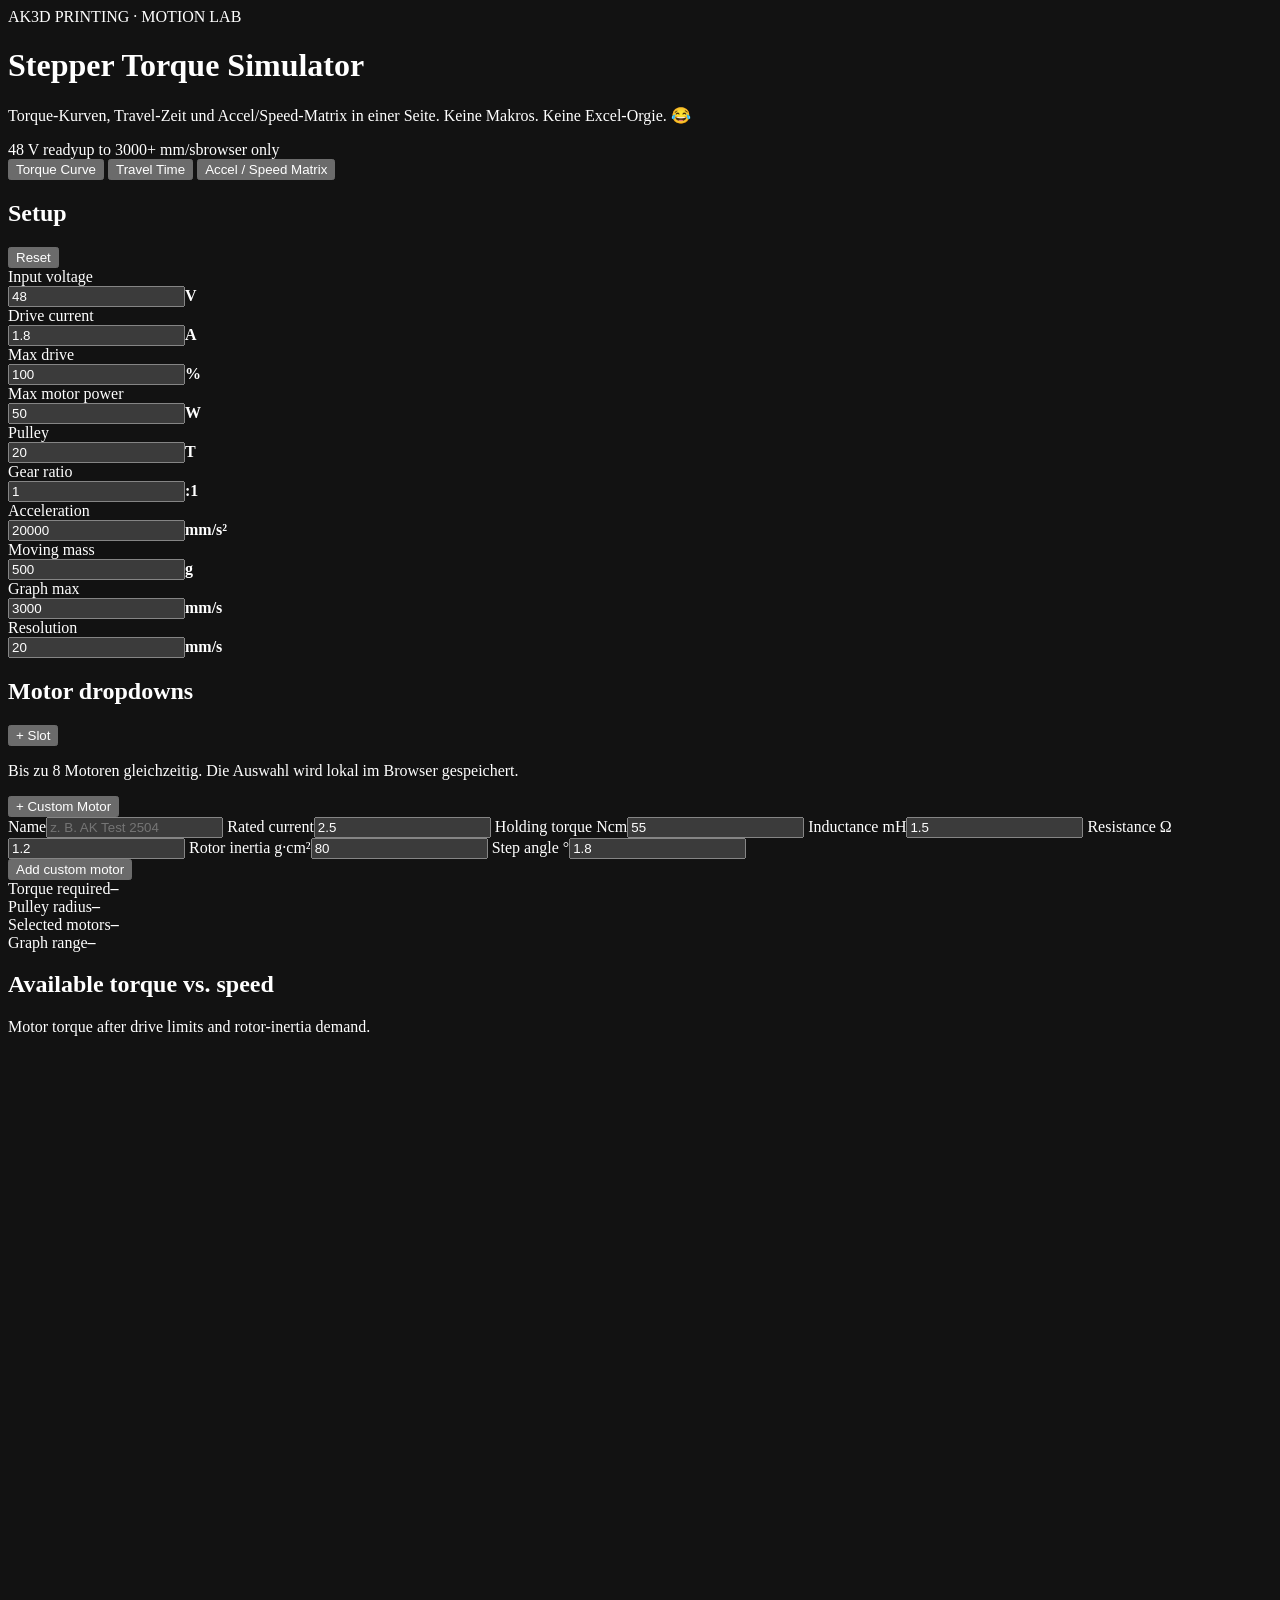
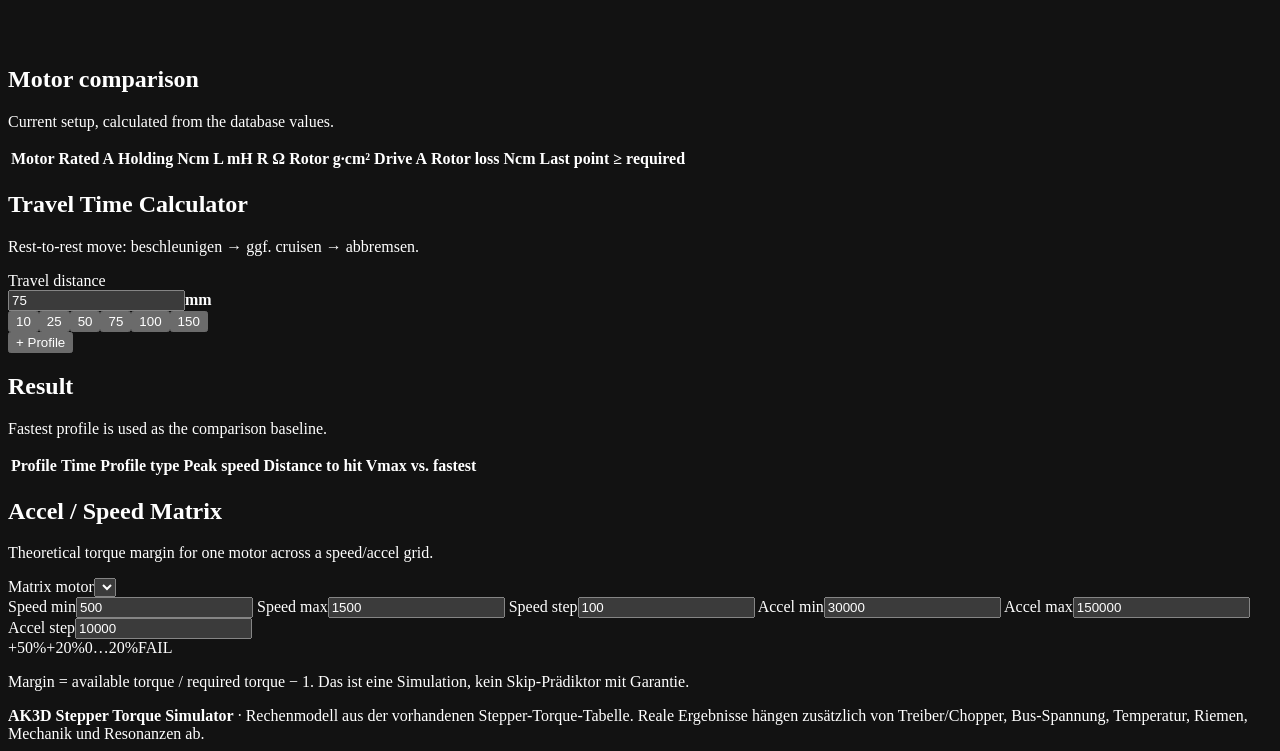
==== index.html @ a6892c3c "Add AK3D simulator UI" ====
<!doctype html>
<html lang="de">
<head>
  <meta charset="utf-8">
  <meta name="viewport" content="width=device-width,initial-scale=1">
  <meta name="color-scheme" content="dark">
  <meta name="description" content="AK3D Stepper Torque Simulator – compare stepper torque, travel time and acceleration/speed margin.">
  <title>AK3D Stepper Torque Simulator</title>
  <link rel="stylesheet" href="styles.css">
  <script defer src="motors.js"></script>
  <script defer src="app.js"></script>
</head>
<body>
  <header class="hero">
    <div>
      <div class="eyebrow">AK3D PRINTING · MOTION LAB</div>
      <h1>Stepper Torque Simulator</h1>
      <p>Torque-Kurven, Travel-Zeit und Accel/Speed-Matrix in einer Seite. Keine Makros. Keine Excel-Orgie. 😂</p>
    </div>
    <div class="hero-badges">
      <span>48 V ready</span><span>up to 3000+ mm/s</span><span>browser only</span>
    </div>
  </header>

  <nav class="tabs" aria-label="Simulator sections">
    <button class="tab active" data-tab="torque">Torque Curve</button>
    <button class="tab" data-tab="travel">Travel Time</button>
    <button class="tab" data-tab="matrix">Accel / Speed Matrix</button>
  </nav>

  <main class="page">
    <section id="tab-torque" class="tab-panel active">
      <div class="layout">
        <aside class="card sidebar">
          <div class="section-head"><h2>Setup</h2><button id="resetSetup" class="ghost small">Reset</button></div>
          <div class="field-grid">
            <label><span>Input voltage</span><div class="input-unit"><input id="voltage" type="number" value="48" step="1"><b>V</b></div></label>
            <label><span>Drive current</span><div class="input-unit"><input id="driveCurrent" type="number" value="1.8" step="0.1"><b>A</b></div></label>
            <label><span>Max drive</span><div class="input-unit"><input id="drivePercent" type="number" value="100" step="5"><b>%</b></div></label>
            <label><span>Max motor power</span><div class="input-unit"><input id="maxPower" type="number" value="50" step="5"><b>W</b></div></label>
            <label><span>Pulley</span><div class="input-unit"><input id="pulley" type="number" value="20" step="1"><b>T</b></div></label>
            <label><span>Gear ratio</span><div class="input-unit"><input id="gear" type="number" value="1" step="0.1"><b>:1</b></div></label>
            <label><span>Acceleration</span><div class="input-unit"><input id="accel" type="number" value="20000" step="1000"><b>mm/s²</b></div></label>
            <label><span>Moving mass</span><div class="input-unit"><input id="mass" type="number" value="500" step="10"><b>g</b></div></label>
            <label><span>Graph max</span><div class="input-unit"><input id="maxSpeed" type="number" value="3000" step="100"><b>mm/s</b></div></label>
            <label><span>Resolution</span><div class="input-unit"><input id="resolution" type="number" value="20" step="10"><b>mm/s</b></div></label>
          </div>

          <div class="divider"></div>
          <div class="section-head"><h2>Motor dropdowns</h2><button id="addMotorSlot" class="ghost small">+ Slot</button></div>
          <div id="motorSlots" class="motor-slots"></div>
          <p class="hint">Bis zu 8 Motoren gleichzeitig. Die Auswahl wird lokal im Browser gespeichert.</p>

          <div class="divider"></div>
          <button id="customToggle" class="ghost full">+ Custom Motor</button>
          <div id="customMotor" class="custom-box hidden">
            <div class="field-grid compact">
              <label class="wide"><span>Name</span><input id="cName" placeholder="z. B. AK Test 2504"></label>
              <label><span>Rated current</span><input id="cCurrent" type="number" value="2.5" step="0.1"></label>
              <label><span>Holding torque Ncm</span><input id="cTorque" type="number" value="55" step="1"></label>
              <label><span>Inductance mH</span><input id="cInduct" type="number" value="1.5" step="0.1"></label>
              <label><span>Resistance Ω</span><input id="cRes" type="number" value="1.2" step="0.1"></label>
              <label><span>Rotor inertia g·cm²</span><input id="cInertia" type="number" value="80" step="1"></label>
              <label><span>Step angle °</span><input id="cStep" type="number" value="1.8" step="0.1"></label>
            </div>
            <button id="addCustom" class="primary full">Add custom motor</button>
          </div>
        </aside>

        <div class="content-stack">
          <div class="metrics">
            <div class="metric"><span>Torque required</span><strong id="metricTorque">–</strong></div>
            <div class="metric"><span>Pulley radius</span><strong id="metricRadius">–</strong></div>
            <div class="metric"><span>Selected motors</span><strong id="metricCount">–</strong></div>
            <div class="metric"><span>Graph range</span><strong id="metricRange">–</strong></div>
          </div>

          <section class="card chart-card">
            <div class="card-title-row">
              <div><h2>Available torque vs. speed</h2><p>Motor torque after drive limits and rotor-inertia demand.</p></div>
              <div id="legend" class="legend"></div>
            </div>
            <div class="chart-wrap"><svg id="torqueChart" viewBox="0 0 1200 560" preserveAspectRatio="none"></svg><div id="tooltip" class="tooltip"></div></div>
          </section>

          <section class="card table-card">
            <div class="card-title-row"><div><h2>Motor comparison</h2><p>Current setup, calculated from the database values.</p></div></div>
            <div class="table-scroll"><table><thead><tr><th>Motor</th><th>Rated A</th><th>Holding Ncm</th><th>L mH</th><th>R Ω</th><th>Rotor g·cm²</th><th>Drive A</th><th>Rotor loss Ncm</th><th>Last point ≥ required</th></tr></thead><tbody id="motorResults"></tbody></table></div>
          </section>
        </div>
      </div>
    </section>

    <section id="tab-travel" class="tab-panel">
      <div class="tool-grid">
        <section class="card tool-card">
          <div class="card-title-row"><div><h2>Travel Time Calculator</h2><p>Rest-to-rest move: beschleunigen → ggf. cruisen → abbremsen.</p></div></div>
          <div class="travel-top">
            <label><span>Travel distance</span><div class="input-unit"><input id="travelDistance" type="number" value="75" step="1"><b>mm</b></div></label>
            <div class="preset-row"><button data-distance="10">10</button><button data-distance="25">25</button><button data-distance="50">50</button><button data-distance="75" class="active">75</button><button data-distance="100">100</button><button data-distance="150">150</button></div>
          </div>
          <div id="travelProfiles" class="travel-profiles"></div>
          <button id="addTravelProfile" class="ghost">+ Profile</button>
        </section>

        <section class="card tool-card">
          <div class="card-title-row"><div><h2>Result</h2><p>Fastest profile is used as the comparison baseline.</p></div></div>
          <div class="table-scroll"><table><thead><tr><th>Profile</th><th>Time</th><th>Profile type</th><th>Peak speed</th><th>Distance to hit Vmax</th><th>vs. fastest</th></tr></thead><tbody id="travelResults"></tbody></table></div>
          <div class="travel-explain" id="travelExplain"></div>
        </section>
      </div>
    </section>

    <section id="tab-matrix" class="tab-panel">
      <div class="tool-grid matrix-layout">
        <aside class="card tool-card matrix-controls">
          <div class="card-title-row"><div><h2>Accel / Speed Matrix</h2><p>Theoretical torque margin for one motor across a speed/accel grid.</p></div></div>
          <label><span>Matrix motor</span><select id="matrixMotor"></select></label>
          <div class="field-grid matrix-inputs">
            <label><span>Speed min</span><input id="matrixSpeedMin" type="number" value="500" step="100"></label>
            <label><span>Speed max</span><input id="matrixSpeedMax" type="number" value="1500" step="100"></label>
            <label><span>Speed step</span><input id="matrixSpeedStep" type="number" value="100" step="20"></label>
            <label><span>Accel min</span><input id="matrixAccelMin" type="number" value="30000" step="5000"></label>
            <label><span>Accel max</span><input id="matrixAccelMax" type="number" value="150000" step="5000"></label>
            <label><span>Accel step</span><input id="matrixAccelStep" type="number" value="10000" step="5000"></label>
          </div>
          <div class="matrix-legend"><span class="heat strong">+50%</span><span class="heat good">+20%</span><span class="heat tight">0…20%</span><span class="heat fail">FAIL</span></div>
          <p class="hint">Margin = available torque / required torque − 1. Das ist eine Simulation, kein Skip-Prädiktor mit Garantie.</p>
        </aside>

        <section class="card tool-card matrix-card">
          <div id="matrixSummary" class="matrix-summary"></div>
          <div id="matrixTable" class="matrix-scroll"></div>
        </section>
      </div>
    </section>
  </main>

  <footer>
    <b>AK3D Stepper Torque Simulator</b> · Rechenmodell aus der vorhandenen Stepper-Torque-Tabelle. Reale Ergebnisse hängen zusätzlich von Treiber/Chopper, Bus-Spannung, Temperatur, Riemen, Mechanik und Resonanzen ab.
  </footer>
</body>
</html>
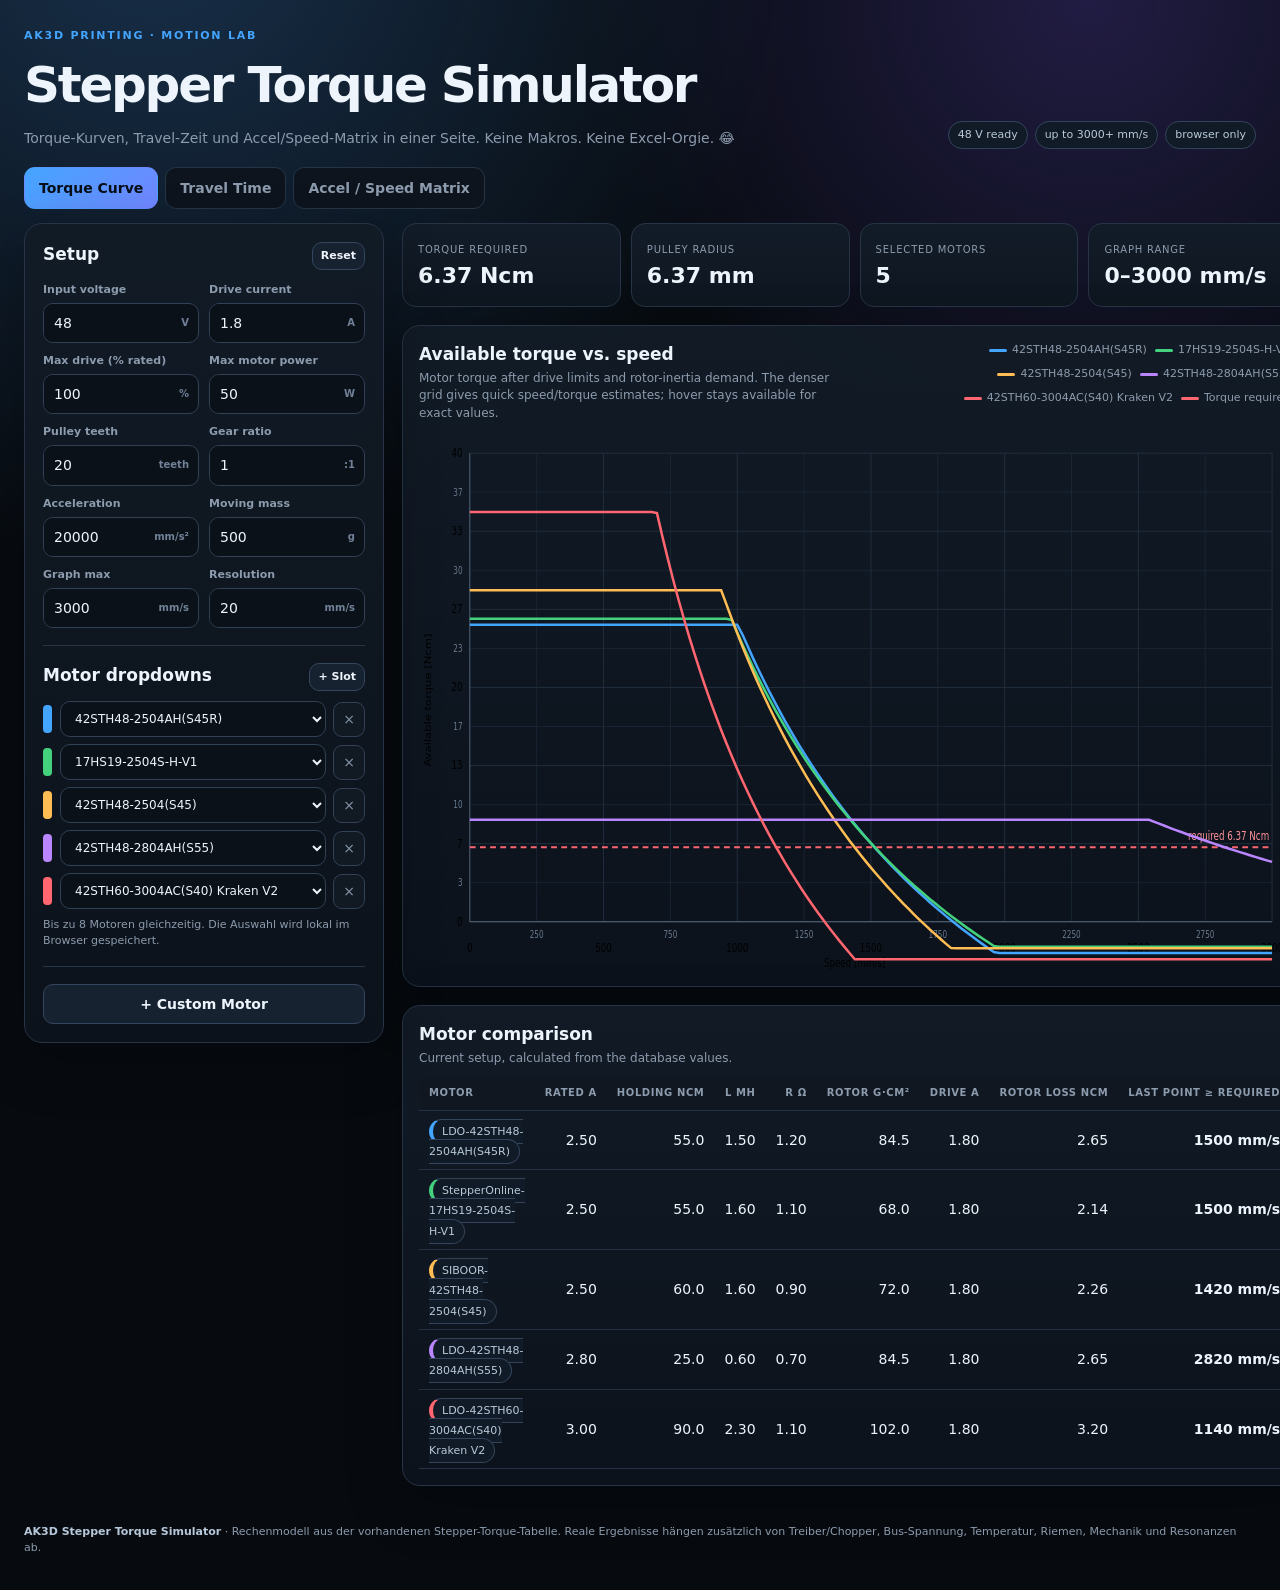
==== commit 36762528: "Load Excit3D motor data and graph UI enhancements" ====
--- a/index.html
+++ b/index.html
@@ -8,6 +8,7 @@
   <title>AK3D Stepper Torque Simulator</title>
   <link rel="stylesheet" href="styles.css">
   <script defer src="motors.js"></script>
+  <script defer src="preload.js"></script>
   <script defer src="app.js"></script>
 </head>
 <body>
@@ -140,4 +141,4 @@
     <b>AK3D Stepper Torque Simulator</b> · Rechenmodell aus der vorhandenen Stepper-Torque-Tabelle. Reale Ergebnisse hängen zusätzlich von Treiber/Chopper, Bus-Spannung, Temperatur, Riemen, Mechanik und Resonanzen ab.
   </footer>
 </body>
-</html>
+</html>
--- a/styles.css
+++ b/styles.css
@@ -0,0 +1,2 @@
+:root{--bg:#070b10;--panel:#101720;--panel2:#151f2b;--line:#273445;--text:#edf4fb;--muted:#8c9bad;--accent:#44a5ff;--accent2:#7c5cff;--good:#43d17d;--warn:#ffbd54;--danger:#ff6670;--shadow:0 18px 55px rgba(0,0,0,.32)}
+*{box-sizing:border-box}html{scroll-behavior:smooth}body{margin:0;background:radial-gradient(circle at 12% -5%,#18304a 0,transparent 32%),radial-gradient(circle at 85% 0,#211c43 0,transparent 26%),var(--bg);color:var(--text);font:14px/1.45 Inter,ui-sans-serif,system-ui,-apple-system,BlinkMacSystemFont,"Segoe UI",sans-serif}button,input,select{font:inherit}button{cursor:pointer}.hero{max-width:1540px;margin:auto;padding:28px 24px 18px;display:flex;align-items:flex-end;justify-content:space-between;gap:18px}.eyebrow{font-size:11px;font-weight:800;letter-spacing:.16em;color:var(--accent);margin-bottom:5px}.hero h1{margin:0;font-size:clamp(30px,4.5vw,50px);letter-spacing:-.045em}.hero p{margin:7px 0 0;color:var(--muted);max-width:760px}.hero-badges{display:flex;gap:7px;flex-wrap:wrap;justify-content:flex-end}.hero-badges span,.badge{border:1px solid #33445a;background:#111b27;border-radius:999px;padding:5px 9px;font-size:11px;color:#b9c9d9}.tabs{max-width:1540px;margin:0 auto 14px;padding:0 24px;display:flex;gap:7px;overflow:auto}.tab{border:1px solid var(--line);background:#0d141d;color:var(--muted);padding:10px 14px;border-radius:11px;font-weight:750;white-space:nowrap}.tab:hover{color:var(--text);border-color:#3a4b61}.tab.active{background:linear-gradient(135deg,var(--accent),#7186ff);color:#071019;border-color:transparent}.page{max-width:1540px;margin:auto;padding:0 24px 38px}.tab-panel{display:none}.tab-panel.active{display:block}.layout{display:grid;grid-template-columns:360px minmax(0,1fr);gap:18px}.content-stack{display:grid;gap:18px;min-width:0}.card{background:linear-gradient(180deg,rgba(18,27,38,.96),rgba(12,19,28,.96));border:1px solid var(--line);border-radius:18px;box-shadow:var(--shadow)}.sidebar{padding:18px;position:sticky;top:12px;align-self:start;max-height:calc(100vh - 24px);overflow:auto}.section-head,.card-title-row{display:flex;align-items:flex-start;justify-content:space-between;gap:12px}.section-head h2,.card-title-row h2{margin:0;font-size:17px}.card-title-row p{margin:3px 0 0;color:var(--muted);font-size:12px}.field-grid{display:grid;grid-template-columns:1fr 1fr;gap:10px;margin-top:12px}.field-grid.compact{gap:8px}.field-grid .wide{grid-column:1/-1}label>span{display:block;color:var(--muted);font-size:11px;font-weight:650;margin-bottom:5px}input,select{width:100%;background:#0a1119;color:var(--text);border:1px solid #314055;border-radius:10px;padding:9px 10px;outline:none}input:focus,select:focus{border-color:var(--accent);box-shadow:0 0 0 3px rgba(68,165,255,.12)}.input-unit{display:grid;grid-template-columns:1fr auto;align-items:center;border:1px solid #314055;border-radius:10px;background:#0a1119;overflow:hidden}.input-unit:focus-within{border-color:var(--accent);box-shadow:0 0 0 3px rgba(68,165,255,.12)}.input-unit input{border:0;border-radius:0;box-shadow:none!important}.input-unit b{color:#718197;font-size:10px;padding-right:9px}.divider{height:1px;background:var(--line);margin:17px 0}.ghost,.primary{border:1px solid #34465d;background:#172230;color:var(--text);border-radius:10px;padding:9px 11px;font-weight:750}.ghost:hover{background:#202e3d}.primary{background:linear-gradient(135deg,var(--accent),#7186ff);border:0;color:#061019}.small{padding:5px 8px;font-size:11px}.full{width:100%}.motor-slots{display:grid;gap:7px;margin-top:10px}.motor-slot{display:grid;grid-template-columns:10px minmax(0,1fr) 32px;gap:7px;align-items:center}.motor-color{width:9px;height:28px;border-radius:4px}.motor-slot select{font-size:12px;min-width:0}.remove-slot{border:1px solid #324157;background:#111923;color:#8292a5;border-radius:9px;height:35px}.remove-slot:hover{color:var(--danger);border-color:#65404a}.hint{color:var(--muted);font-size:11px;margin:8px 0 0}.custom-box{margin-top:9px;padding:11px;border:1px solid var(--line);border-radius:12px;background:#0b121a}.hidden{display:none!important}.metrics{display:grid;grid-template-columns:repeat(4,minmax(0,1fr));gap:10px}.metric{background:linear-gradient(180deg,#121c28,#0e1620);border:1px solid var(--line);border-radius:14px;padding:14px 15px}.metric span{color:var(--muted);text-transform:uppercase;font-size:10px;letter-spacing:.08em}.metric strong{display:block;font-size:22px;margin-top:2px}.chart-card,.table-card,.tool-card{padding:16px}.legend{display:flex;gap:8px;flex-wrap:wrap;justify-content:flex-end;max-width:60%}.legend-item{display:inline-flex;align-items:center;gap:5px;color:var(--muted);font-size:11px}.swatch{width:18px;height:3px;border-radius:4px}.chart-wrap{position:relative;margin-top:8px}.chart-wrap svg{display:block;width:100%;height:540px}.gridline{stroke:#253243;stroke-width:1}.axis{stroke:#56677c;stroke-width:1.15}.req{stroke:var(--danger);stroke-width:2;stroke-dasharray:8 6}.curve{fill:none;stroke-width:2.5;vector-effect:non-scaling-stroke}.hover-line{stroke:#8a9bb0;stroke-width:1;stroke-dasharray:3 4;opacity:0}.tooltip{position:absolute;display:none;pointer-events:none;background:#071018;border:1px solid #34465c;border-radius:10px;padding:8px 10px;box-shadow:var(--shadow);font-size:12px;z-index:3;min-width:210px}.table-scroll,.matrix-scroll{overflow:auto;margin-top:10px}table{border-collapse:collapse;width:100%;min-width:850px}th,td{padding:9px 10px;border-bottom:1px solid #253142;text-align:right;white-space:nowrap}th:first-child,td:first-child{text-align:left}th{font-size:10px;text-transform:uppercase;letter-spacing:.06em;color:var(--muted);background:#101720;position:sticky;top:0;z-index:1}td:first-child{white-space:normal}.tool-grid{display:grid;grid-template-columns:minmax(0,1.1fr) minmax(0,.9fr);gap:18px}.travel-top{display:flex;align-items:end;gap:14px;flex-wrap:wrap;margin-top:14px}.travel-top label{min-width:180px}.preset-row{display:flex;gap:6px;flex-wrap:wrap}.preset-row button{border:1px solid #314055;background:#0b121a;color:var(--muted);border-radius:8px;padding:7px 9px}.preset-row button.active{color:#071019;background:var(--accent);border-color:var(--accent)}.travel-profiles{display:grid;gap:8px;margin:14px 0}.travel-profile{display:grid;grid-template-columns:12px minmax(110px,1.2fr) 1fr 1fr 34px;gap:8px;align-items:end}.travel-profile .motor-color{height:34px}.travel-explain{margin-top:15px;padding:13px;border:1px solid var(--line);background:#0b121a;border-radius:12px;color:var(--muted)}.travel-explain b{color:var(--text)}.matrix-layout{grid-template-columns:330px minmax(0,1fr)}.matrix-controls{align-self:start;position:sticky;top:12px}.matrix-inputs{margin-top:12px}.matrix-legend{display:flex;gap:6px;flex-wrap:wrap;margin-top:14px}.heat{border-radius:7px;padding:4px 7px;font-size:10px;font-weight:800}.heat.strong,.cell-strong{background:rgba(67,209,125,.24);color:#93f2b4}.heat.good,.cell-good{background:rgba(68,165,255,.20);color:#a6d6ff}.heat.tight,.cell-tight{background:rgba(255,189,84,.20);color:#ffd287}.heat.fail,.cell-fail{background:rgba(255,102,112,.20);color:#ff9da4}.matrix-card{min-width:0}.matrix-summary{display:flex;gap:8px;flex-wrap:wrap}.summary-chip{border:1px solid var(--line);border-radius:10px;padding:7px 9px;background:#0c141d;color:var(--muted);font-size:11px}.summary-chip b{color:var(--text)}.matrix-table{min-width:max-content}.matrix-table th,.matrix-table td{text-align:center;min-width:78px}.matrix-table th:first-child{position:sticky;left:0;z-index:3;background:#101720}.matrix-table td:first-child{position:sticky;left:0;background:#101720;z-index:2;font-weight:800}.matrix-table td{font-size:11px}.matrix-table td small{display:block;opacity:.72;margin-top:2px}.passmark{font-weight:900}footer{max-width:1540px;margin:auto;padding:0 24px 34px;color:var(--muted);font-size:11px}footer b{color:#b6c8da}@media(max-width:1050px){.layout,.tool-grid,.matrix-layout{grid-template-columns:1fr}.sidebar,.matrix-controls{position:static;max-height:none}.legend{max-width:100%;justify-content:flex-start}.metrics{grid-template-columns:1fr 1fr}}@media(max-width:650px){.hero{align-items:flex-start;flex-direction:column}.hero-badges{justify-content:flex-start}.page,.hero,.tabs{padding-left:12px;padding-right:12px}.field-grid{grid-template-columns:1fr 1fr}.metrics{grid-template-columns:1fr 1fr}.travel-profile{grid-template-columns:10px 1fr 1fr;}.travel-profile .profile-name{grid-column:2/4}.travel-profile .remove-travel{grid-column:4}.chart-wrap svg{height:430px}.card-title-row{flex-direction:column}.legend{justify-content:flex-start}.matrix-table th,.matrix-table td{min-width:68px;padding:7px 6px}}
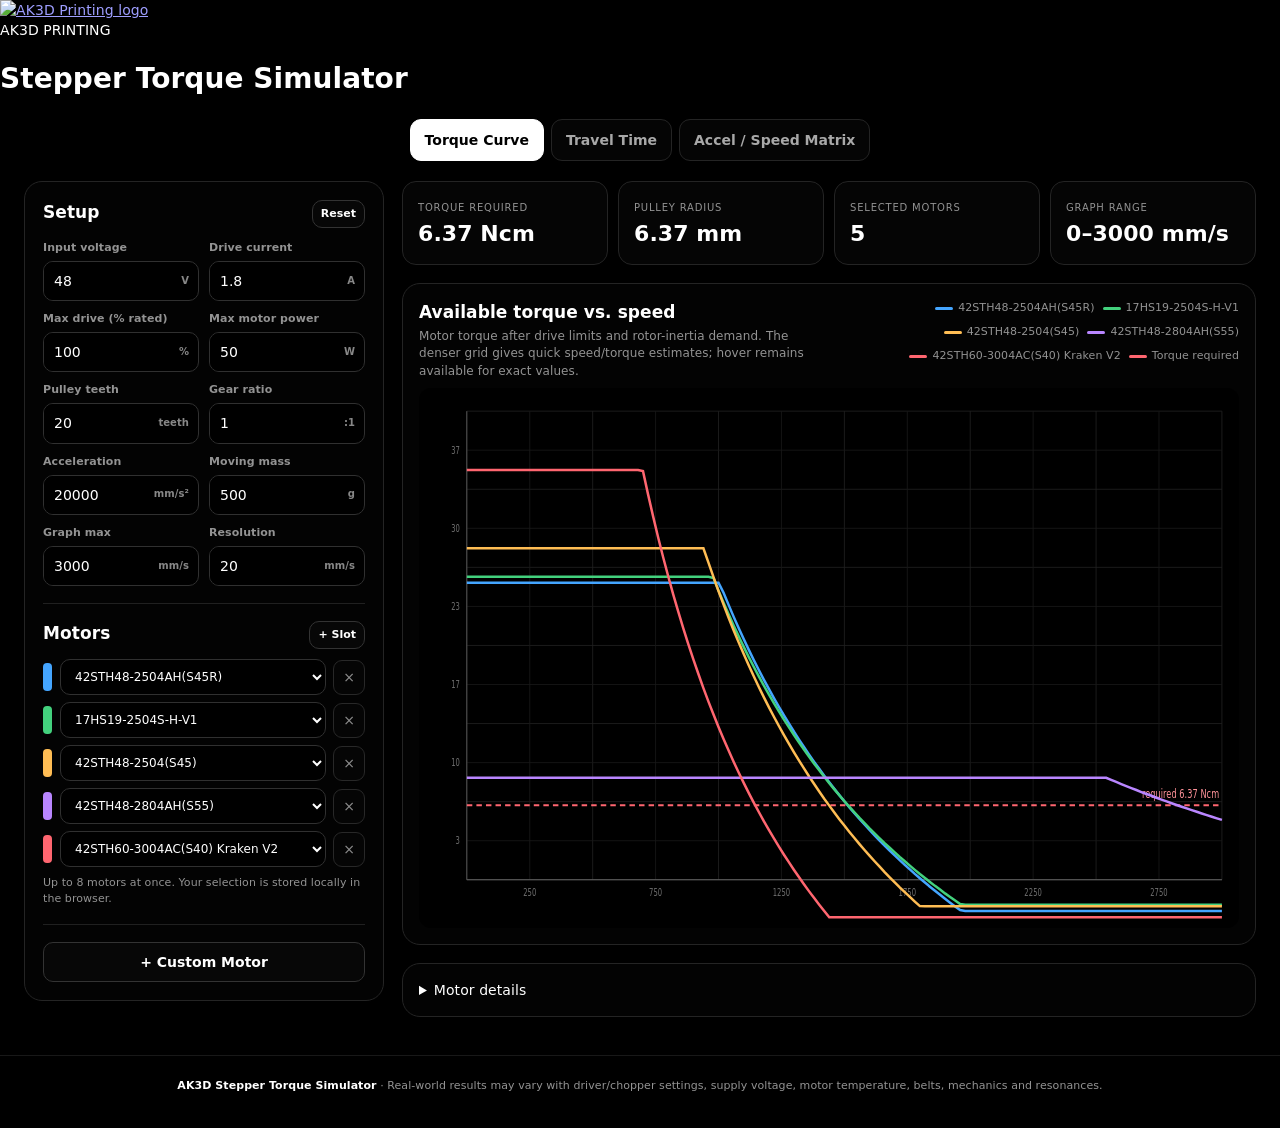
==== commit bdadd909: "Compact AK3D header, English UI and travel results" ====
--- a/index.html
+++ b/index.html
@@ -1,5 +1,5 @@
 <!doctype html>
-<html lang="de">
+<html lang="en">
 <head>
   <meta charset="utf-8">
   <meta name="viewport" content="width=device-width,initial-scale=1">
@@ -12,22 +12,20 @@
   <script defer src="app.js"></script>
 </head>
 <body>
-  <header class="hero">
-    <div>
-      <div class="eyebrow">AK3D PRINTING · MOTION LAB</div>
+  <header class="topbar">
+    <a class="brandmark" href="https://github.com/Kamseder" target="_blank" rel="noopener" aria-label="AK3D Printing on GitHub">
+      <img src="https://avatars.githubusercontent.com/u/147354500?v=4" alt="AK3D Printing logo">
+    </a>
+    <div class="brandtext">
+      <span>AK3D PRINTING</span>
       <h1>Stepper Torque Simulator</h1>
-      <p>Torque-Kurven, Travel-Zeit und Accel/Speed-Matrix in einer Seite. Keine Makros. Keine Excel-Orgie. 😂</p>
     </div>
-    <div class="hero-badges">
-      <span>48 V ready</span><span>up to 3000+ mm/s</span><span>browser only</span>
-    </div>
+    <nav class="tabs" aria-label="Simulator sections">
+      <button class="tab active" data-tab="torque">Torque Curve</button>
+      <button class="tab" data-tab="travel">Travel Time</button>
+      <button class="tab" data-tab="matrix">Accel / Speed Matrix</button>
+    </nav>
   </header>
-
-  <nav class="tabs" aria-label="Simulator sections">
-    <button class="tab active" data-tab="torque">Torque Curve</button>
-    <button class="tab" data-tab="travel">Travel Time</button>
-    <button class="tab" data-tab="matrix">Accel / Speed Matrix</button>
-  </nav>
 
   <main class="page">
     <section id="tab-torque" class="tab-panel active">
@@ -48,15 +46,15 @@
           </div>
 
           <div class="divider"></div>
-          <div class="section-head"><h2>Motor dropdowns</h2><button id="addMotorSlot" class="ghost small">+ Slot</button></div>
+          <div class="section-head"><h2>Motors</h2><button id="addMotorSlot" class="ghost small">+ Slot</button></div>
           <div id="motorSlots" class="motor-slots"></div>
-          <p class="hint">Bis zu 8 Motoren gleichzeitig. Die Auswahl wird lokal im Browser gespeichert.</p>
+          <p class="hint">Up to 8 motors. Selections are stored locally in your browser.</p>
 
           <div class="divider"></div>
           <button id="customToggle" class="ghost full">+ Custom Motor</button>
           <div id="customMotor" class="custom-box hidden">
             <div class="field-grid compact">
-              <label class="wide"><span>Name</span><input id="cName" placeholder="z. B. AK Test 2504"></label>
+              <label class="wide"><span>Name</span><input id="cName" placeholder="e.g. AK Test 2504"></label>
               <label><span>Rated current</span><input id="cCurrent" type="number" value="2.5" step="0.1"></label>
               <label><span>Holding torque Ncm</span><input id="cTorque" type="number" value="55" step="1"></label>
               <label><span>Inductance mH</span><input id="cInduct" type="number" value="1.5" step="0.1"></label>
@@ -84,18 +82,18 @@
             <div class="chart-wrap"><svg id="torqueChart" viewBox="0 0 1200 560" preserveAspectRatio="none"></svg><div id="tooltip" class="tooltip"></div></div>
           </section>
 
-          <section class="card table-card">
-            <div class="card-title-row"><div><h2>Motor comparison</h2><p>Current setup, calculated from the database values.</p></div></div>
+          <details class="card table-card motor-details">
+            <summary>Motor details</summary>
             <div class="table-scroll"><table><thead><tr><th>Motor</th><th>Rated A</th><th>Holding Ncm</th><th>L mH</th><th>R Ω</th><th>Rotor g·cm²</th><th>Drive A</th><th>Rotor loss Ncm</th><th>Last point ≥ required</th></tr></thead><tbody id="motorResults"></tbody></table></div>
-          </section>
+          </details>
         </div>
       </div>
     </section>
 
     <section id="tab-travel" class="tab-panel">
-      <div class="tool-grid">
+      <div class="tool-grid travel-layout">
         <section class="card tool-card">
-          <div class="card-title-row"><div><h2>Travel Time Calculator</h2><p>Rest-to-rest move: beschleunigen → ggf. cruisen → abbremsen.</p></div></div>
+          <div class="card-title-row"><div><h2>Travel Time Calculator</h2><p>Rest-to-rest move: accelerate → cruise if possible → decelerate.</p></div></div>
           <div class="travel-top">
             <label><span>Travel distance</span><div class="input-unit"><input id="travelDistance" type="number" value="75" step="1"><b>mm</b></div></label>
             <div class="preset-row"><button data-distance="10">10</button><button data-distance="25">25</button><button data-distance="50">50</button><button data-distance="75" class="active">75</button><button data-distance="100">100</button><button data-distance="150">150</button></div>
@@ -104,9 +102,9 @@
           <button id="addTravelProfile" class="ghost">+ Profile</button>
         </section>
 
-        <section class="card tool-card">
-          <div class="card-title-row"><div><h2>Result</h2><p>Fastest profile is used as the comparison baseline.</p></div></div>
-          <div class="table-scroll"><table><thead><tr><th>Profile</th><th>Time</th><th>Profile type</th><th>Peak speed</th><th>Distance to hit Vmax</th><th>vs. fastest</th></tr></thead><tbody id="travelResults"></tbody></table></div>
+        <section class="card tool-card travel-results-card">
+          <div class="card-title-row"><div><h2>Results</h2><p>Fastest profile is the baseline.</p></div></div>
+          <div class="table-scroll"><table class="travel-results"><thead><tr><th>Profile</th><th>Time</th><th class="travel-hide">Type</th><th>Peak</th><th class="travel-hide">Vmax distance</th><th>Δ</th></tr></thead><tbody id="travelResults"></tbody></table></div>
           <div class="travel-explain" id="travelExplain"></div>
         </section>
       </div>
@@ -115,7 +113,7 @@
     <section id="tab-matrix" class="tab-panel">
       <div class="tool-grid matrix-layout">
         <aside class="card tool-card matrix-controls">
-          <div class="card-title-row"><div><h2>Accel / Speed Matrix</h2><p>Theoretical torque margin for one motor across a speed/accel grid.</p></div></div>
+          <div class="card-title-row"><div><h2>Accel / Speed Matrix</h2><p>Theoretical torque margin across a speed/acceleration grid.</p></div></div>
           <label><span>Matrix motor</span><select id="matrixMotor"></select></label>
           <div class="field-grid matrix-inputs">
             <label><span>Speed min</span><input id="matrixSpeedMin" type="number" value="500" step="100"></label>
@@ -126,7 +124,7 @@
             <label><span>Accel step</span><input id="matrixAccelStep" type="number" value="10000" step="5000"></label>
           </div>
           <div class="matrix-legend"><span class="heat strong">+50%</span><span class="heat good">+20%</span><span class="heat tight">0…20%</span><span class="heat fail">FAIL</span></div>
-          <p class="hint">Margin = available torque / required torque − 1. Das ist eine Simulation, kein Skip-Prädiktor mit Garantie.</p>
+          <p class="hint">Margin = available torque / required torque − 1. This is a simulation, not a guaranteed skip predictor.</p>
         </aside>
 
         <section class="card tool-card matrix-card">
@@ -137,8 +135,6 @@
     </section>
   </main>
 
-  <footer>
-    <b>AK3D Stepper Torque Simulator</b> · Rechenmodell aus der vorhandenen Stepper-Torque-Tabelle. Reale Ergebnisse hängen zusätzlich von Treiber/Chopper, Bus-Spannung, Temperatur, Riemen, Mechanik und Resonanzen ab.
-  </footer>
+  <footer><b>AK3D Stepper Torque Simulator</b> · Real-world results may vary with driver/chopper settings, supply voltage, motor temperature, belts, mechanics and resonances.</footer>
 </body>
 </html>
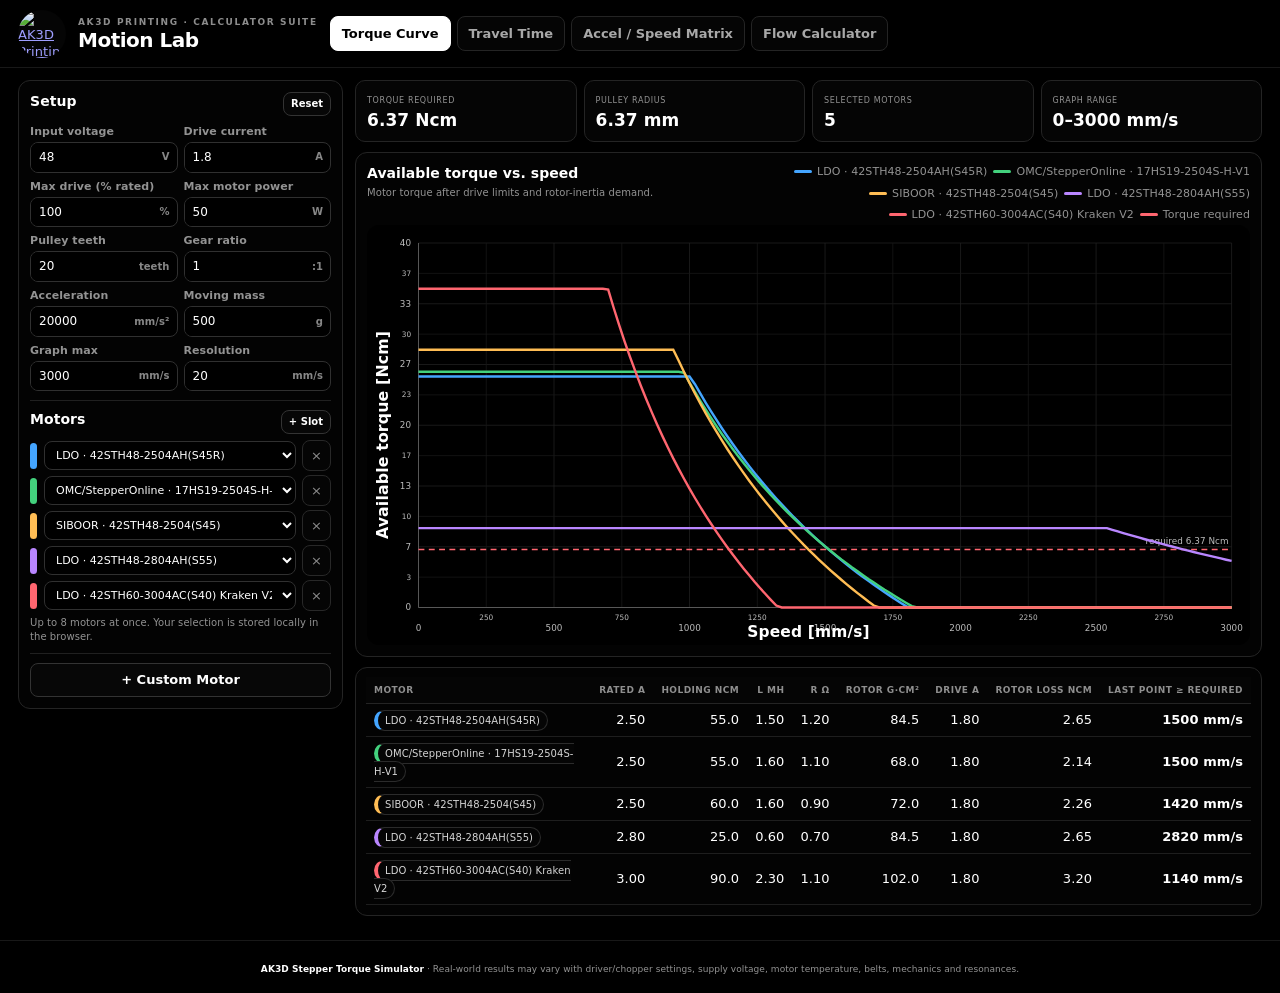
==== commit c3207fbe: "Rebrand site as AK3D Motion Lab and add Flow Calculator tab" ====
--- a/index.html
+++ b/index.html
@@ -4,12 +4,14 @@
   <meta charset="utf-8">
   <meta name="viewport" content="width=device-width,initial-scale=1">
   <meta name="color-scheme" content="dark">
-  <meta name="description" content="AK3D Stepper Torque Simulator – compare stepper torque, travel time and acceleration/speed margin.">
-  <title>AK3D Stepper Torque Simulator</title>
+  <meta name="description" content="AK3D Motion Lab – a 3D printing calculator suite for stepper torque, travel time, acceleration/speed margin and volumetric flow.">
+  <title>AK3D Motion Lab · 3D Printing Calculator Suite</title>
   <link rel="stylesheet" href="styles.css">
+  <link rel="stylesheet" href="flow.css">
   <script defer src="motors.js"></script>
   <script defer src="preload.js"></script>
   <script defer src="app.js"></script>
+  <script defer src="flow.js"></script>
 </head>
 <body>
   <header class="topbar">
@@ -17,13 +19,14 @@
       <img src="https://avatars.githubusercontent.com/u/147354500?v=4" alt="AK3D Printing logo">
     </a>
     <div class="brandtext">
-      <span>AK3D PRINTING</span>
-      <h1>Stepper Torque Simulator</h1>
+      <span>AK3D PRINTING · CALCULATOR SUITE</span>
+      <h1>Motion Lab</h1>
     </div>
-    <nav class="tabs" aria-label="Simulator sections">
+    <nav class="tabs" aria-label="Motion Lab sections">
       <button class="tab active" data-tab="torque">Torque Curve</button>
       <button class="tab" data-tab="travel">Travel Time</button>
       <button class="tab" data-tab="matrix">Accel / Speed Matrix</button>
+      <button class="tab" data-tab="flow">Flow Calculator</button>
     </nav>
   </header>
 
@@ -133,8 +136,68 @@
         </section>
       </div>
     </section>
+
+    <section id="tab-flow" class="tab-panel">
+      <div class="flow-stack">
+        <div class="metrics flow-metrics">
+          <div class="metric"><span>Required flow</span><strong id="flowRequired">–</strong></div>
+          <div class="metric"><span>Max speed @ flow limit</span><strong id="flowMaxSpeed">–</strong></div>
+          <div class="metric"><span>Flow load</span><strong id="flowLoad">–</strong></div>
+          <div class="metric"><span>Filament speed</span><strong id="flowFilamentSpeed">–</strong></div>
+        </div>
+
+        <div class="tool-grid flow-layout">
+          <aside class="card tool-card flow-controls">
+            <div class="card-title-row"><div><h2>Volumetric Flow Calculator</h2><p>Convert print speed to flow rate and your hotend flow limit back to maximum print speed.</p></div></div>
+
+            <div class="field-grid">
+              <label><span>Nozzle diameter</span><div class="input-unit"><input id="flowNozzle" type="number" value="0.4" step="0.05" min="0.1"><b>mm</b></div></label>
+              <label><span>Line width</span><div class="input-unit"><input id="flowLineWidth" type="number" value="0.45" step="0.01" min="0.05"><b>mm</b></div></label>
+              <label><span>Layer height</span><div class="input-unit"><input id="flowLayerHeight" type="number" value="0.20" step="0.01" min="0.01"><b>mm</b></div></label>
+              <label><span>Print speed</span><div class="input-unit"><input id="flowSpeed" type="number" value="300" step="10" min="1"><b>mm/s</b></div></label>
+              <label><span>Hotend max flow</span><div class="input-unit"><input id="flowMax" type="number" value="42.5" step="0.5" min="0.1"><b>mm³/s</b></div></label>
+              <label><span>Filament diameter</span><div class="input-unit"><input id="flowFilament" type="number" value="1.75" step="0.01" min="0.5"><b>mm</b></div></label>
+            </div>
+
+            <div class="flow-presets">
+              <span>Nozzle presets</span>
+              <div class="flow-preset-row">
+                <button data-flow-nozzle="0.2">0.2</button><button data-flow-nozzle="0.4">0.4</button><button data-flow-nozzle="0.5">0.5</button><button data-flow-nozzle="0.6">0.6</button><button data-flow-nozzle="0.8">0.8</button><button data-flow-nozzle="1.0">1.0</button>
+              </div>
+            </div>
+
+            <div class="flow-presets">
+              <span>Quick flow limits</span>
+              <div class="flow-preset-row">
+                <button data-flow-max="20">20</button><button data-flow-max="30">30</button><button data-flow-max="40">40</button><button data-flow-max="42.5">42.5</button><button data-flow-max="50">50</button><button data-flow-max="60">60</button>
+              </div>
+            </div>
+
+            <div class="flow-actions">
+              <button id="flowAutoWidth" class="ghost">Auto line width</button>
+              <button id="flowUseMax" class="primary">Set speed to max flow</button>
+              <button id="flowReset" class="ghost full-row">Reset flow calculator</button>
+            </div>
+          </aside>
+
+          <section class="card tool-card flow-table-card">
+            <div class="card-title-row"><div><h2>Flow headroom</h2><p>Current combination plus a layer-height speed reference at the entered hotend limit.</p></div></div>
+            <div id="flowStatus" class="flow-status"></div>
+            <div id="flowDetail" class="flow-detail"></div>
+            <p id="flowWarnings" class="flow-warning"></p>
+            <div class="table-scroll">
+              <table>
+                <thead><tr><th>Layer height</th><th>Flow @ current speed</th><th>Max speed @ flow limit</th><th>Flow load</th></tr></thead>
+                <tbody id="flowTableBody"></tbody>
+              </table>
+            </div>
+            <p class="hint">The calculator uses geometric extrusion volume. Real hotend limits still depend on material, temperature, nozzle geometry, heater power and acceptable extrusion quality.</p>
+          </section>
+        </div>
+      </div>
+    </section>
   </main>
 
-  <footer><b>AK3D Stepper Torque Simulator</b> · Real-world results may vary with driver/chopper settings, supply voltage, motor temperature, belts, mechanics and resonances.</footer>
+  <footer><b>AK3D Motion Lab</b> · 3D Printing Calculator Suite · Real-world results may vary with hardware, tuning, material, temperature and mechanics.</footer>
 </body>
 </html>
--- a/styles.css
+++ b/styles.css
@@ -1,2 +1,9 @@
-:root{--bg:#070b10;--panel:#101720;--panel2:#151f2b;--line:#273445;--text:#edf4fb;--muted:#8c9bad;--accent:#44a5ff;--accent2:#7c5cff;--good:#43d17d;--warn:#ffbd54;--danger:#ff6670;--shadow:0 18px 55px rgba(0,0,0,.32)}
-*{box-sizing:border-box}html{scroll-behavior:smooth}body{margin:0;background:radial-gradient(circle at 12% -5%,#18304a 0,transparent 32%),radial-gradient(circle at 85% 0,#211c43 0,transparent 26%),var(--bg);color:var(--text);font:14px/1.45 Inter,ui-sans-serif,system-ui,-apple-system,BlinkMacSystemFont,"Segoe UI",sans-serif}button,input,select{font:inherit}button{cursor:pointer}.hero{max-width:1540px;margin:auto;padding:28px 24px 18px;display:flex;align-items:flex-end;justify-content:space-between;gap:18px}.eyebrow{font-size:11px;font-weight:800;letter-spacing:.16em;color:var(--accent);margin-bottom:5px}.hero h1{margin:0;font-size:clamp(30px,4.5vw,50px);letter-spacing:-.045em}.hero p{margin:7px 0 0;color:var(--muted);max-width:760px}.hero-badges{display:flex;gap:7px;flex-wrap:wrap;justify-content:flex-end}.hero-badges span,.badge{border:1px solid #33445a;background:#111b27;border-radius:999px;padding:5px 9px;font-size:11px;color:#b9c9d9}.tabs{max-width:1540px;margin:0 auto 14px;padding:0 24px;display:flex;gap:7px;overflow:auto}.tab{border:1px solid var(--line);background:#0d141d;color:var(--muted);padding:10px 14px;border-radius:11px;font-weight:750;white-space:nowrap}.tab:hover{color:var(--text);border-color:#3a4b61}.tab.active{background:linear-gradient(135deg,var(--accent),#7186ff);color:#071019;border-color:transparent}.page{max-width:1540px;margin:auto;padding:0 24px 38px}.tab-panel{display:none}.tab-panel.active{display:block}.layout{display:grid;grid-template-columns:360px minmax(0,1fr);gap:18px}.content-stack{display:grid;gap:18px;min-width:0}.card{background:linear-gradient(180deg,rgba(18,27,38,.96),rgba(12,19,28,.96));border:1px solid var(--line);border-radius:18px;box-shadow:var(--shadow)}.sidebar{padding:18px;position:sticky;top:12px;align-self:start;max-height:calc(100vh - 24px);overflow:auto}.section-head,.card-title-row{display:flex;align-items:flex-start;justify-content:space-between;gap:12px}.section-head h2,.card-title-row h2{margin:0;font-size:17px}.card-title-row p{margin:3px 0 0;color:var(--muted);font-size:12px}.field-grid{display:grid;grid-template-columns:1fr 1fr;gap:10px;margin-top:12px}.field-grid.compact{gap:8px}.field-grid .wide{grid-column:1/-1}label>span{display:block;color:var(--muted);font-size:11px;font-weight:650;margin-bottom:5px}input,select{width:100%;background:#0a1119;color:var(--text);border:1px solid #314055;border-radius:10px;padding:9px 10px;outline:none}input:focus,select:focus{border-color:var(--accent);box-shadow:0 0 0 3px rgba(68,165,255,.12)}.input-unit{display:grid;grid-template-columns:1fr auto;align-items:center;border:1px solid #314055;border-radius:10px;background:#0a1119;overflow:hidden}.input-unit:focus-within{border-color:var(--accent);box-shadow:0 0 0 3px rgba(68,165,255,.12)}.input-unit input{border:0;border-radius:0;box-shadow:none!important}.input-unit b{color:#718197;font-size:10px;padding-right:9px}.divider{height:1px;background:var(--line);margin:17px 0}.ghost,.primary{border:1px solid #34465d;background:#172230;color:var(--text);border-radius:10px;padding:9px 11px;font-weight:750}.ghost:hover{background:#202e3d}.primary{background:linear-gradient(135deg,var(--accent),#7186ff);border:0;color:#061019}.small{padding:5px 8px;font-size:11px}.full{width:100%}.motor-slots{display:grid;gap:7px;margin-top:10px}.motor-slot{display:grid;grid-template-columns:10px minmax(0,1fr) 32px;gap:7px;align-items:center}.motor-color{width:9px;height:28px;border-radius:4px}.motor-slot select{font-size:12px;min-width:0}.remove-slot{border:1px solid #324157;background:#111923;color:#8292a5;border-radius:9px;height:35px}.remove-slot:hover{color:var(--danger);border-color:#65404a}.hint{color:var(--muted);font-size:11px;margin:8px 0 0}.custom-box{margin-top:9px;padding:11px;border:1px solid var(--line);border-radius:12px;background:#0b121a}.hidden{display:none!important}.metrics{display:grid;grid-template-columns:repeat(4,minmax(0,1fr));gap:10px}.metric{background:linear-gradient(180deg,#121c28,#0e1620);border:1px solid var(--line);border-radius:14px;padding:14px 15px}.metric span{color:var(--muted);text-transform:uppercase;font-size:10px;letter-spacing:.08em}.metric strong{display:block;font-size:22px;margin-top:2px}.chart-card,.table-card,.tool-card{padding:16px}.legend{display:flex;gap:8px;flex-wrap:wrap;justify-content:flex-end;max-width:60%}.legend-item{display:inline-flex;align-items:center;gap:5px;color:var(--muted);font-size:11px}.swatch{width:18px;height:3px;border-radius:4px}.chart-wrap{position:relative;margin-top:8px}.chart-wrap svg{display:block;width:100%;height:540px}.gridline{stroke:#253243;stroke-width:1}.axis{stroke:#56677c;stroke-width:1.15}.req{stroke:var(--danger);stroke-width:2;stroke-dasharray:8 6}.curve{fill:none;stroke-width:2.5;vector-effect:non-scaling-stroke}.hover-line{stroke:#8a9bb0;stroke-width:1;stroke-dasharray:3 4;opacity:0}.tooltip{position:absolute;display:none;pointer-events:none;background:#071018;border:1px solid #34465c;border-radius:10px;padding:8px 10px;box-shadow:var(--shadow);font-size:12px;z-index:3;min-width:210px}.table-scroll,.matrix-scroll{overflow:auto;margin-top:10px}table{border-collapse:collapse;width:100%;min-width:850px}th,td{padding:9px 10px;border-bottom:1px solid #253142;text-align:right;white-space:nowrap}th:first-child,td:first-child{text-align:left}th{font-size:10px;text-transform:uppercase;letter-spacing:.06em;color:var(--muted);background:#101720;position:sticky;top:0;z-index:1}td:first-child{white-space:normal}.tool-grid{display:grid;grid-template-columns:minmax(0,1.1fr) minmax(0,.9fr);gap:18px}.travel-top{display:flex;align-items:end;gap:14px;flex-wrap:wrap;margin-top:14px}.travel-top label{min-width:180px}.preset-row{display:flex;gap:6px;flex-wrap:wrap}.preset-row button{border:1px solid #314055;background:#0b121a;color:var(--muted);border-radius:8px;padding:7px 9px}.preset-row button.active{color:#071019;background:var(--accent);border-color:var(--accent)}.travel-profiles{display:grid;gap:8px;margin:14px 0}.travel-profile{display:grid;grid-template-columns:12px minmax(110px,1.2fr) 1fr 1fr 34px;gap:8px;align-items:end}.travel-profile .motor-color{height:34px}.travel-explain{margin-top:15px;padding:13px;border:1px solid var(--line);background:#0b121a;border-radius:12px;color:var(--muted)}.travel-explain b{color:var(--text)}.matrix-layout{grid-template-columns:330px minmax(0,1fr)}.matrix-controls{align-self:start;position:sticky;top:12px}.matrix-inputs{margin-top:12px}.matrix-legend{display:flex;gap:6px;flex-wrap:wrap;margin-top:14px}.heat{border-radius:7px;padding:4px 7px;font-size:10px;font-weight:800}.heat.strong,.cell-strong{background:rgba(67,209,125,.24);color:#93f2b4}.heat.good,.cell-good{background:rgba(68,165,255,.20);color:#a6d6ff}.heat.tight,.cell-tight{background:rgba(255,189,84,.20);color:#ffd287}.heat.fail,.cell-fail{background:rgba(255,102,112,.20);color:#ff9da4}.matrix-card{min-width:0}.matrix-summary{display:flex;gap:8px;flex-wrap:wrap}.summary-chip{border:1px solid var(--line);border-radius:10px;padding:7px 9px;background:#0c141d;color:var(--muted);font-size:11px}.summary-chip b{color:var(--text)}.matrix-table{min-width:max-content}.matrix-table th,.matrix-table td{text-align:center;min-width:78px}.matrix-table th:first-child{position:sticky;left:0;z-index:3;background:#101720}.matrix-table td:first-child{position:sticky;left:0;background:#101720;z-index:2;font-weight:800}.matrix-table td{font-size:11px}.matrix-table td small{display:block;opacity:.72;margin-top:2px}.passmark{font-weight:900}footer{max-width:1540px;margin:auto;padding:0 24px 34px;color:var(--muted);font-size:11px}footer b{color:#b6c8da}@media(max-width:1050px){.layout,.tool-grid,.matrix-layout{grid-template-columns:1fr}.sidebar,.matrix-controls{position:static;max-height:none}.legend{max-width:100%;justify-content:flex-start}.metrics{grid-template-columns:1fr 1fr}}@media(max-width:650px){.hero{align-items:flex-start;flex-direction:column}.hero-badges{justify-content:flex-start}.page,.hero,.tabs{padding-left:12px;padding-right:12px}.field-grid{grid-template-columns:1fr 1fr}.metrics{grid-template-columns:1fr 1fr}.travel-profile{grid-template-columns:10px 1fr 1fr;}.travel-profile .profile-name{grid-column:2/4}.travel-profile .remove-travel{grid-column:4}.chart-wrap svg{height:430px}.card-title-row{flex-direction:column}.legend{justify-content:flex-start}.matrix-table th,.matrix-table td{min-width:68px;padding:7px 6px}}
+:root{--bg:#000;--panel:#080808;--panel2:#0d0d0d;--line:#282828;--line2:#3a3a3a;--text:#fff;--muted:#989898;--accent:#fff;--good:#43d17d;--warn:#ffbd54;--danger:#ff6670;--shadow:0 14px 40px rgba(0,0,0,.45)}
+*{box-sizing:border-box}html{scroll-behavior:smooth;background:#000}body{margin:0;background:#000;color:var(--text);font:13px/1.38 Inter,ui-sans-serif,system-ui,-apple-system,BlinkMacSystemFont,"Segoe UI",sans-serif}button,input,select{font:inherit}button{cursor:pointer}
+.topbar{max-width:1600px;min-height:68px;margin:auto;padding:9px 18px;display:flex;align-items:center;gap:12px;border-bottom:1px solid #181818}.brandmark{display:block;width:48px;height:48px;flex:0 0 48px;border-radius:50%;overflow:hidden;background:#050505}.brandmark img{display:block;width:100%;height:100%;object-fit:cover}.brandtext{min-width:210px}.brandtext span{display:block;color:#8d8d8d;font-size:9px;font-weight:800;letter-spacing:.18em;margin-bottom:1px}.brandtext h1{margin:0;color:#fff;font-size:20px;line-height:1.05;letter-spacing:-.025em}.tabs{margin-left:auto;display:flex;gap:6px;overflow:auto;padding:0}.tab{border:1px solid #303030;background:#050505;color:#aaa;padding:8px 11px;border-radius:8px;font-weight:750;white-space:nowrap}.tab:hover{color:#fff;border-color:#555}.tab.active{background:#fff;color:#000;border-color:#fff}
+.page{max-width:1600px;margin:auto;padding:12px 18px 24px}.tab-panel{display:none}.tab-panel.active{display:block}.layout{display:grid;grid-template-columns:325px minmax(0,1fr);gap:12px}.content-stack{display:grid;gap:10px;min-width:0;align-content:start}.card{background:#070707;border:1px solid var(--line);border-radius:12px;box-shadow:var(--shadow)}.sidebar{padding:12px;position:sticky;top:8px;align-self:start;max-height:calc(100vh - 94px);overflow:auto}.section-head,.card-title-row{display:flex;align-items:flex-start;justify-content:space-between;gap:10px}.section-head h2,.card-title-row h2{margin:0;font-size:14px}.card-title-row p{margin:2px 0 0;color:var(--muted);font-size:10px}.field-grid{display:grid;grid-template-columns:1fr 1fr;gap:7px;margin-top:9px}.field-grid.compact{gap:7px}.field-grid .wide{grid-column:1/-1}label>span{display:block;color:#8f8f8f;font-size:10px;font-weight:650;margin-bottom:3px}input,select{width:100%;background:#000;color:#fff;border:1px solid #303030;border-radius:8px;padding:7px 8px;outline:none}input:focus,select:focus{border-color:#777;box-shadow:0 0 0 2px rgba(255,255,255,.08)}.input-unit{display:grid;grid-template-columns:1fr auto;align-items:center;border:1px solid #303030;border-radius:8px;background:#000;overflow:hidden}.input-unit:focus-within{border-color:#777;box-shadow:0 0 0 2px rgba(255,255,255,.08)}.input-unit input{border:0;border-radius:0;box-shadow:none!important;min-width:0}.input-unit b{color:#777;font-size:9px;padding-right:7px}.divider{height:1px;background:#222;margin:11px 0}.ghost,.primary{border:1px solid #383838;background:#0a0a0a;color:#fff;border-radius:8px;padding:7px 9px;font-weight:750}.ghost:hover{background:#151515}.primary{background:#fff;border-color:#fff;color:#000}.small{padding:4px 7px;font-size:10px}.full{width:100%}.motor-slots{display:grid;gap:5px;margin-top:7px}.motor-slot{display:grid;grid-template-columns:8px minmax(0,1fr) 29px;gap:6px;align-items:center}.motor-color{width:7px;height:26px;border-radius:4px}.motor-slot select{font-size:11px;min-width:0;padding:6px 7px}.remove-slot{border:1px solid #303030;background:#050505;color:#777;border-radius:8px;height:31px}.remove-slot:hover{color:var(--danger);border-color:#66333a}.hint{color:#777;font-size:10px;margin:6px 0 0}.custom-box{margin-top:7px;padding:8px;border:1px solid #222;border-radius:9px;background:#030303}.hidden{display:none!important}
+.metrics{display:grid;grid-template-columns:repeat(4,minmax(0,1fr));gap:7px}.metric{background:#070707;border:1px solid #252525;border-radius:10px;padding:9px 11px}.metric span{color:#777;text-transform:uppercase;font-size:8px;letter-spacing:.08em}.metric strong{display:block;font-size:17px;margin-top:1px}.chart-card,.table-card,.tool-card{padding:11px}.legend{display:flex;gap:6px;flex-wrap:wrap;justify-content:flex-end;max-width:62%}.legend-item{display:inline-flex;align-items:center;gap:4px;color:#999;font-size:9px}.swatch{width:15px;height:3px;border-radius:4px}.chart-wrap{position:relative;margin-top:3px}.chart-wrap svg{display:block;width:100%;height:min(51vh,420px);min-height:335px}.chart-wrap svg text{fill:#bdbdbd}.gridline{stroke:#292929;stroke-width:1}.axis{stroke:#686868;stroke-width:1.1}.req{stroke:var(--danger);stroke-width:2;stroke-dasharray:8 6}.curve{fill:none;stroke-width:2.4;vector-effect:non-scaling-stroke}.hover-line{stroke:#aaa;stroke-width:1;stroke-dasharray:3 4;opacity:0}.tooltip{position:absolute;display:none;pointer-events:none;background:#050505;border:1px solid #444;border-radius:8px;padding:7px 9px;box-shadow:var(--shadow);font-size:11px;z-index:3;min-width:195px}.table-scroll,.matrix-scroll{overflow:auto;margin-top:7px}table{border-collapse:collapse;width:100%;min-width:0}th,td{padding:7px 8px;border-bottom:1px solid #222;text-align:right;white-space:nowrap}th:first-child,td:first-child{text-align:left}th{font-size:9px;text-transform:uppercase;letter-spacing:.05em;color:#777;background:#070707;position:sticky;top:0;z-index:1}td:first-child{white-space:normal}.badge{border:1px solid #333;background:#080808;border-radius:999px;padding:4px 7px;font-size:10px;color:#ccc}.motor-details{padding:0;overflow:hidden}.motor-details summary{cursor:pointer;list-style:none;padding:9px 11px;color:#aaa;font-size:10px;font-weight:750;text-transform:uppercase;letter-spacing:.08em}.motor-details summary::-webkit-details-marker{display:none}.motor-details summary:before{content:"+";display:inline-block;width:16px;color:#fff}.motor-details[open] summary:before{content:"−"}.motor-details .table-scroll{margin:0;border-top:1px solid #222}.motor-details table{min-width:850px}
+.tool-grid{display:grid;grid-template-columns:minmax(0,1.05fr) minmax(0,.95fr);gap:12px}.travel-top{display:flex;align-items:end;gap:10px;flex-wrap:wrap;margin-top:9px}.travel-top label{min-width:150px}.preset-row{display:flex;gap:4px;flex-wrap:wrap}.preset-row button{border:1px solid #333;background:#050505;color:#999;border-radius:7px;padding:6px 8px}.preset-row button.active{color:#000;background:#fff;border-color:#fff}.travel-profiles{display:grid;gap:6px;margin:10px 0}.travel-profile{display:grid;grid-template-columns:8px minmax(95px,1.1fr) .8fr 1fr 30px;gap:6px;align-items:end}.travel-profile .motor-color{height:30px}.travel-explain{margin-top:9px;padding:9px;border:1px solid #252525;background:#030303;border-radius:8px;color:#888;font-size:10px}.travel-explain b{color:#fff}.travel-results-card .table-scroll{overflow:visible}.travel-results{table-layout:fixed}.travel-results th,.travel-results td{padding:8px 6px}.travel-results th:nth-child(1),.travel-results td:nth-child(1){width:38%}.travel-results th:nth-child(2),.travel-results td:nth-child(2){width:22%}.travel-results th:nth-child(4),.travel-results td:nth-child(4){width:24%}.travel-results th:nth-child(6),.travel-results td:nth-child(6){width:16%}.travel-results th:nth-child(3),.travel-results td:nth-child(3),.travel-results th:nth-child(5),.travel-results td:nth-child(5){display:none}
+.matrix-layout{grid-template-columns:300px minmax(0,1fr)}.matrix-controls{align-self:start;position:sticky;top:8px}.matrix-inputs{margin-top:9px}.matrix-legend{display:flex;gap:5px;flex-wrap:wrap;margin-top:10px}.heat{border-radius:6px;padding:3px 6px;font-size:9px;font-weight:800}.heat.strong,.cell-strong{background:rgba(67,209,125,.24);color:#93f2b4}.heat.good,.cell-good{background:rgba(68,165,255,.20);color:#a6d6ff}.heat.tight,.cell-tight{background:rgba(255,189,84,.20);color:#ffd287}.heat.fail,.cell-fail{background:rgba(255,102,112,.20);color:#ff9da4}.matrix-card{min-width:0}.matrix-summary{display:flex;gap:5px;flex-wrap:wrap}.summary-chip{border:1px solid #292929;border-radius:8px;padding:5px 7px;background:#030303;color:#888;font-size:9px}.summary-chip b{color:#fff}.matrix-table{min-width:max-content}.matrix-table th,.matrix-table td{text-align:center;min-width:68px;padding:6px 6px}.matrix-table th:first-child{position:sticky;left:0;z-index:3;background:#070707}.matrix-table td:first-child{position:sticky;left:0;background:#070707;z-index:2;font-weight:800}.matrix-table td{font-size:10px}.matrix-table td small{display:block;opacity:.72;margin-top:1px}.passmark{font-weight:900}footer{max-width:1600px;margin:auto;padding:0 18px 18px;color:#666;font-size:9px}footer b{color:#aaa}
+@media(max-width:1050px){.topbar{flex-wrap:wrap}.tabs{width:100%;margin-left:60px}.layout,.tool-grid,.matrix-layout{grid-template-columns:1fr}.sidebar,.matrix-controls{position:static;max-height:none}.legend{max-width:100%;justify-content:flex-start}.metrics{grid-template-columns:repeat(4,1fr)}.chart-wrap svg{height:400px}.travel-results-card .table-scroll{overflow:auto}}
+@media(max-width:650px){.topbar{padding:8px 10px}.brandmark{width:42px;height:42px;flex-basis:42px}.brandtext{min-width:0}.brandtext h1{font-size:16px}.tabs{margin-left:0;width:100%}.tab{padding:7px 8px;font-size:11px}.page{padding:9px 10px 20px}.field-grid{grid-template-columns:1fr 1fr}.metrics{grid-template-columns:1fr 1fr}.travel-profile{grid-template-columns:8px 1fr 1fr}.travel-profile .profile-name{grid-column:2/4}.travel-profile .remove-travel{grid-column:4}.chart-wrap svg{height:350px;min-height:300px}.card-title-row{flex-direction:column}.legend{justify-content:flex-start}.matrix-table th,.matrix-table td{min-width:62px;padding:6px 5px}.travel-results th,.travel-results td{font-size:9px;padding:7px 4px}}
--- a/flow.css
+++ b/flow.css
@@ -0,0 +1 @@
+.flow-stack{display:grid;gap:10px}.flow-layout{grid-template-columns:330px minmax(0,1fr)}.flow-controls{align-self:start;position:sticky;top:8px}.flow-presets{margin-top:10px}.flow-presets>span{display:block;color:#777;font-size:9px;font-weight:800;text-transform:uppercase;letter-spacing:.07em;margin-bottom:5px}.flow-preset-row{display:flex;gap:5px;flex-wrap:wrap}.flow-preset-row button{border:1px solid #333;background:#050505;color:#999;border-radius:7px;padding:6px 8px;font-size:10px}.flow-preset-row button:hover{color:#fff;border-color:#555}.flow-preset-row button.active{background:#fff;border-color:#fff;color:#000}.flow-actions{display:grid;grid-template-columns:1fr 1fr;gap:6px;margin-top:10px}.flow-actions .full-row{grid-column:1/-1}.flow-status{border:1px solid #2b2b2b;border-radius:10px;padding:12px 14px;margin-top:10px;display:flex;gap:7px;align-items:baseline;flex-wrap:wrap}.flow-status b{font-size:15px}.flow-status span{font-size:10px;opacity:.82}.flow-status.flow-strong{background:rgba(67,209,125,.12);border-color:rgba(67,209,125,.35);color:#a9f4c1}.flow-status.flow-good{background:rgba(68,165,255,.12);border-color:rgba(68,165,255,.35);color:#b2dbff}.flow-status.flow-tight{background:rgba(255,189,84,.12);border-color:rgba(255,189,84,.35);color:#ffd999}.flow-status.flow-fail{background:rgba(255,102,112,.12);border-color:rgba(255,102,112,.35);color:#ffabb1}.flow-detail{margin-top:9px;padding:9px;border:1px solid #252525;background:#030303;border-radius:8px;color:#888;font-size:10px}.flow-detail b{color:#fff}.flow-warning{min-height:14px;margin:6px 0 0;color:#ffbd54;font-size:10px}.flow-table-card{min-width:0}.flow-table-card table{min-width:520px}.flow-table-card tr.flow-strong td{background:rgba(67,209,125,.06)}.flow-table-card tr.flow-good td{background:rgba(68,165,255,.06)}.flow-table-card tr.flow-tight td{background:rgba(255,189,84,.06)}.flow-table-card tr.flow-fail td{background:rgba(255,102,112,.08);color:#ffb1b6}.flow-table-card tr.current-row td{box-shadow:inset 0 1px #777,inset 0 -1px #777}.flow-table-card tr.current-row td:first-child{box-shadow:inset 2px 0 #fff,inset 0 1px #777,inset 0 -1px #777}.flow-table-card th:nth-child(n+2),.flow-table-card td:nth-child(n+2){text-align:right}@media(max-width:1050px){.flow-layout{grid-template-columns:1fr}.flow-controls{position:static}.flow-metrics{grid-template-columns:repeat(4,1fr)}}@media(max-width:650px){.flow-metrics{grid-template-columns:1fr 1fr}.flow-actions{grid-template-columns:1fr}.flow-actions .full-row{grid-column:auto}}
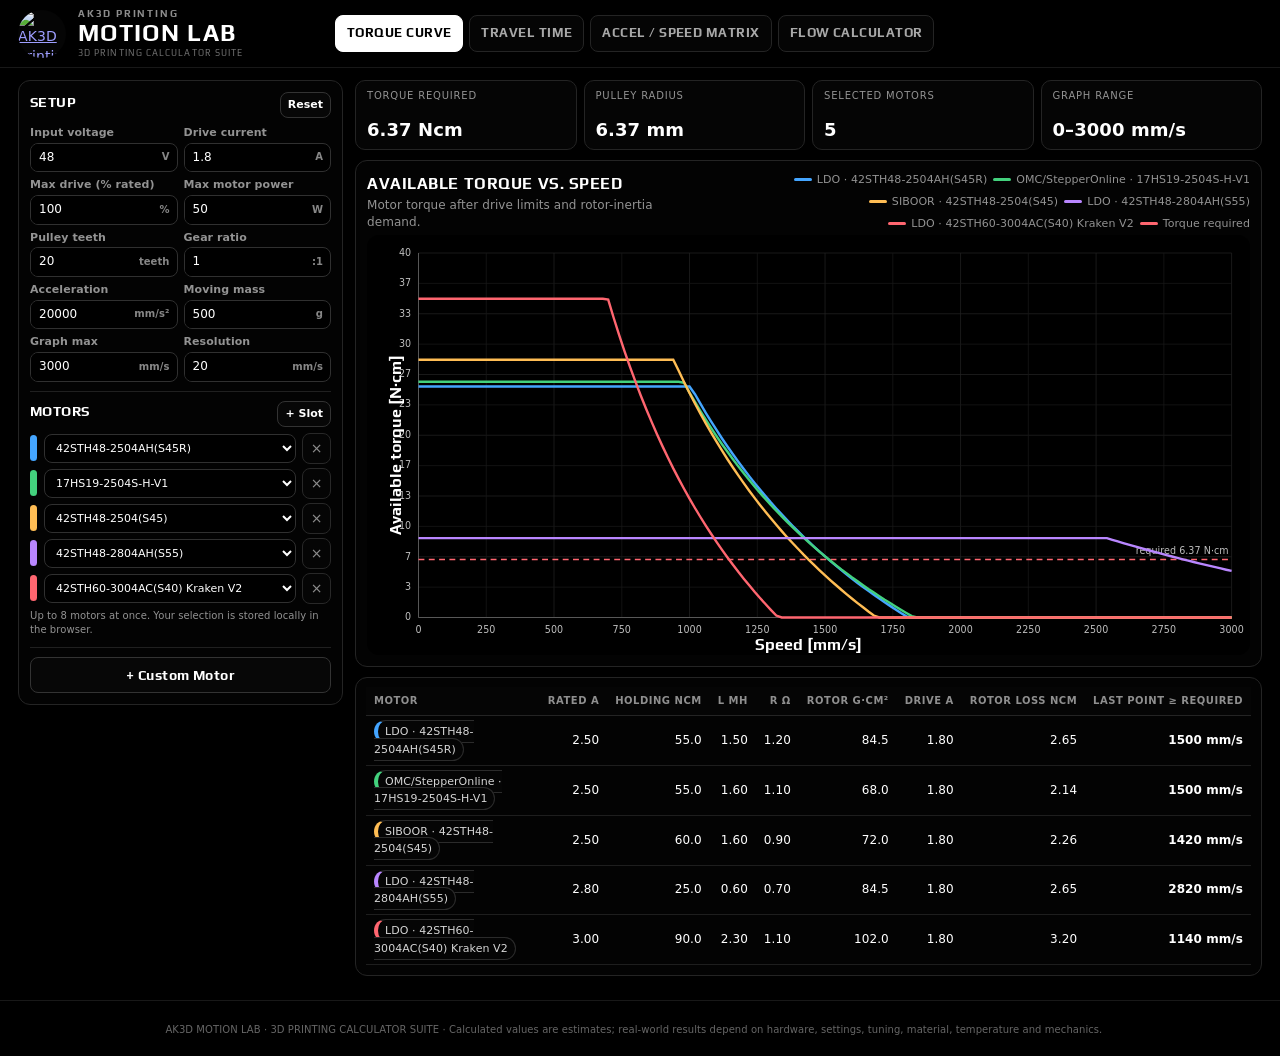
==== commit 87615a46: "Load community motor workflow and keep flow defaults current" ====
--- a/index.html
+++ b/index.html
@@ -11,6 +11,7 @@
   <script defer src="motors.js"></script>
   <script defer src="preload.js"></script>
   <script defer src="app.js"></script>
+  <script defer src="community.js"></script>
   <script defer src="flow.js"></script>
 </head>
 <body>
@@ -59,7 +60,7 @@
             <div class="field-grid compact">
               <label class="wide"><span>Name</span><input id="cName" placeholder="e.g. AK Test 2504"></label>
               <label><span>Rated current</span><input id="cCurrent" type="number" value="2.5" step="0.1"></label>
-              <label><span>Holding torque Ncm</span><input id="cTorque" type="number" value="55" step="1"></label>
+              <label><span>Holding torque N·cm</span><input id="cTorque" type="number" value="55" step="1"></label>
               <label><span>Inductance mH</span><input id="cInduct" type="number" value="1.5" step="0.1"></label>
               <label><span>Resistance Ω</span><input id="cRes" type="number" value="1.2" step="0.1"></label>
               <label><span>Rotor inertia g·cm²</span><input id="cInertia" type="number" value="80" step="1"></label>
@@ -152,7 +153,7 @@
 
             <div class="field-grid">
               <label><span>Nozzle diameter</span><div class="input-unit"><input id="flowNozzle" type="number" value="0.4" step="0.05" min="0.1"><b>mm</b></div></label>
-              <label><span>Line width</span><div class="input-unit"><input id="flowLineWidth" type="number" value="0.45" step="0.01" min="0.05"><b>mm</b></div></label>
+              <label><span>Line width</span><div class="input-unit"><input id="flowLineWidth" type="number" value="0.4" step="0.01" min="0.05"><b>mm</b></div></label>
               <label><span>Layer height</span><div class="input-unit"><input id="flowLayerHeight" type="number" value="0.20" step="0.01" min="0.01"><b>mm</b></div></label>
               <label><span>Print speed</span><div class="input-unit"><input id="flowSpeed" type="number" value="300" step="10" min="1"><b>mm/s</b></div></label>
               <label><span>Hotend max flow</span><div class="input-unit"><input id="flowMax" type="number" value="42.5" step="0.5" min="0.1"><b>mm³/s</b></div></label>
--- a/flow.css
+++ b/flow.css
@@ -1 +1 @@
-.flow-stack{display:grid;gap:10px}.flow-layout{grid-template-columns:330px minmax(0,1fr)}.flow-controls{align-self:start;position:sticky;top:8px}.flow-presets{margin-top:10px}.flow-presets>span{display:block;color:#777;font-size:9px;font-weight:800;text-transform:uppercase;letter-spacing:.07em;margin-bottom:5px}.flow-preset-row{display:flex;gap:5px;flex-wrap:wrap}.flow-preset-row button{border:1px solid #333;background:#050505;color:#999;border-radius:7px;padding:6px 8px;font-size:10px}.flow-preset-row button:hover{color:#fff;border-color:#555}.flow-preset-row button.active{background:#fff;border-color:#fff;color:#000}.flow-actions{display:grid;grid-template-columns:1fr 1fr;gap:6px;margin-top:10px}.flow-actions .full-row{grid-column:1/-1}.flow-status{border:1px solid #2b2b2b;border-radius:10px;padding:12px 14px;margin-top:10px;display:flex;gap:7px;align-items:baseline;flex-wrap:wrap}.flow-status b{font-size:15px}.flow-status span{font-size:10px;opacity:.82}.flow-status.flow-strong{background:rgba(67,209,125,.12);border-color:rgba(67,209,125,.35);color:#a9f4c1}.flow-status.flow-good{background:rgba(68,165,255,.12);border-color:rgba(68,165,255,.35);color:#b2dbff}.flow-status.flow-tight{background:rgba(255,189,84,.12);border-color:rgba(255,189,84,.35);color:#ffd999}.flow-status.flow-fail{background:rgba(255,102,112,.12);border-color:rgba(255,102,112,.35);color:#ffabb1}.flow-detail{margin-top:9px;padding:9px;border:1px solid #252525;background:#030303;border-radius:8px;color:#888;font-size:10px}.flow-detail b{color:#fff}.flow-warning{min-height:14px;margin:6px 0 0;color:#ffbd54;font-size:10px}.flow-table-card{min-width:0}.flow-table-card table{min-width:520px}.flow-table-card tr.flow-strong td{background:rgba(67,209,125,.06)}.flow-table-card tr.flow-good td{background:rgba(68,165,255,.06)}.flow-table-card tr.flow-tight td{background:rgba(255,189,84,.06)}.flow-table-card tr.flow-fail td{background:rgba(255,102,112,.08);color:#ffb1b6}.flow-table-card tr.current-row td{box-shadow:inset 0 1px #777,inset 0 -1px #777}.flow-table-card tr.current-row td:first-child{box-shadow:inset 2px 0 #fff,inset 0 1px #777,inset 0 -1px #777}.flow-table-card th:nth-child(n+2),.flow-table-card td:nth-child(n+2){text-align:right}@media(max-width:1050px){.flow-layout{grid-template-columns:1fr}.flow-controls{position:static}.flow-metrics{grid-template-columns:repeat(4,1fr)}}@media(max-width:650px){.flow-metrics{grid-template-columns:1fr 1fr}.flow-actions{grid-template-columns:1fr}.flow-actions .full-row{grid-column:auto}}+.flow-stack{display:grid;gap:10px}.flow-layout{grid-template-columns:330px minmax(0,1fr)}.flow-controls{align-self:start;position:sticky;top:8px}.flow-presets{margin-top:10px}.flow-presets>span{display:block;color:#777;font-size:9px;font-weight:800;text-transform:uppercase;letter-spacing:.07em;margin-bottom:5px}.flow-preset-row{display:flex;gap:5px;flex-wrap:wrap}.flow-preset-row button{border:1px solid #333;background:#050505;color:#999;border-radius:7px;padding:6px 8px;font-size:10px}.flow-preset-row button:hover{color:#fff;border-color:#555}.flow-preset-row button.active{background:#fff;border-color:#fff;color:#000}.flow-actions{display:grid;grid-template-columns:1fr 1fr;gap:6px;margin-top:10px}.flow-actions .full-row{grid-column:1/-1}.flow-status{border:1px solid #2b2b2b;border-radius:10px;padding:12px 14px;margin-top:10px;display:flex;gap:7px;align-items:baseline;flex-wrap:wrap}.flow-status b{font-size:15px}.flow-status span{font-size:10px;opacity:.82}.flow-status.flow-strong{background:rgba(67,209,125,.24);border-color:rgba(67,209,125,.34);color:#93f2b4}.flow-status.flow-good{background:rgba(68,165,255,.20);border-color:rgba(68,165,255,.32);color:#a6d6ff}.flow-status.flow-tight{background:rgba(255,189,84,.20);border-color:rgba(255,189,84,.32);color:#ffd287}.flow-status.flow-fail{background:rgba(255,102,112,.20);border-color:rgba(255,102,112,.32);color:#ff9da4}.flow-detail{margin-top:9px;padding:9px;border:1px solid #252525;background:#030303;border-radius:8px;color:#888;font-size:10px}.flow-detail b{color:#fff}.flow-warning{min-height:14px;margin:6px 0 0;color:#ffbd54;font-size:10px}.flow-table-card{min-width:0}.flow-table-card table{min-width:520px}.flow-table-card tr.flow-strong td{background:rgba(67,209,125,.24);color:#93f2b4}.flow-table-card tr.flow-good td{background:rgba(68,165,255,.20);color:#a6d6ff}.flow-table-card tr.flow-tight td{background:rgba(255,189,84,.20);color:#ffd287}.flow-table-card tr.flow-fail td{background:rgba(255,102,112,.20);color:#ff9da4}.flow-table-card tr.current-row td{box-shadow:inset 0 1px #777,inset 0 -1px #777}.flow-table-card tr.current-row td:first-child{box-shadow:inset 2px 0 #fff,inset 0 1px #777,inset 0 -1px #777}.flow-table-card th:nth-child(n+2),.flow-table-card td:nth-child(n+2){text-align:right}@media(max-width:1050px){.flow-layout{grid-template-columns:1fr}.flow-controls{position:static}.flow-metrics{grid-template-columns:repeat(4,1fr)}}@media(max-width:650px){.flow-metrics{grid-template-columns:1fr 1fr}.flow-actions{grid-template-columns:1fr}.flow-actions .full-row{grid-column:auto}}
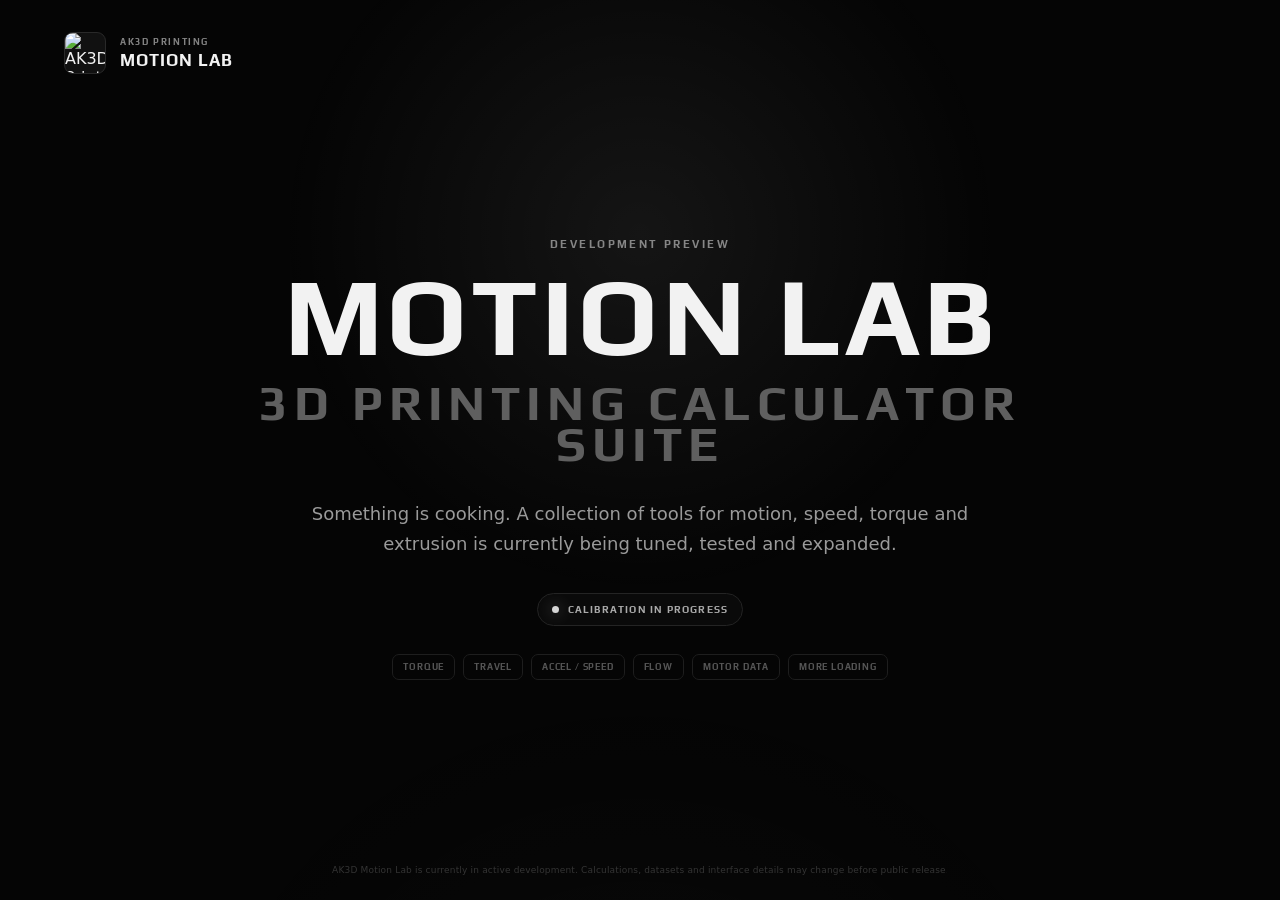
==== commit 446c082b: "Add development preview landing page" ====
--- a/index.html
+++ b/index.html
@@ -4,201 +4,57 @@
   <meta charset="utf-8">
   <meta name="viewport" content="width=device-width,initial-scale=1">
   <meta name="color-scheme" content="dark">
-  <meta name="description" content="AK3D Motion Lab – a 3D printing calculator suite for stepper torque, travel time, acceleration/speed margin and volumetric flow.">
-  <title>AK3D Motion Lab · 3D Printing Calculator Suite</title>
-  <link rel="stylesheet" href="styles.css">
-  <link rel="stylesheet" href="flow.css">
-  <script defer src="motors.js"></script>
-  <script defer src="preload.js"></script>
-  <script defer src="app.js"></script>
-  <script defer src="community.js"></script>
-  <script defer src="flow.js"></script>
+  <meta name="description" content="AK3D Motion Lab · 3D Printing Calculator Suite · Development preview">
+  <title>AK3D Motion Lab · Development Preview</title>
+  <style>
+    @import url('https://fonts.googleapis.com/css2?family=Play:wght@400;700&display=swap');
+    :root{color-scheme:dark;--bg:#050505;--panel:#0b0b0b;--line:#242424;--text:#f2f2f2;--muted:#777;--soft:#aaa}
+    *{box-sizing:border-box}
+    html,body{margin:0;min-height:100%;background:var(--bg);color:var(--text)}
+    body{min-height:100vh;font-family:Inter,ui-sans-serif,system-ui,-apple-system,BlinkMacSystemFont,"Segoe UI",sans-serif;overflow-x:hidden}
+    body:before{content:"";position:fixed;inset:-30%;pointer-events:none;background:radial-gradient(circle at 50% 35%,rgba(255,255,255,.065),transparent 26%),radial-gradient(circle at 50% 100%,rgba(255,255,255,.025),transparent 28%)}
+    .page{position:relative;min-height:100vh;display:grid;grid-template-rows:auto 1fr auto;padding:32px clamp(22px,5vw,72px) 22px}
+    .top{display:flex;align-items:center;gap:14px}
+    .logo{width:42px;height:42px;border-radius:9px;border:1px solid #292929;overflow:hidden;background:#111}
+    .logo img{width:100%;height:100%;display:block;object-fit:cover}
+    .brand{font-family:'Play',sans-serif;line-height:1}
+    .brand small{display:block;color:#838383;font-size:9px;font-weight:700;letter-spacing:.18em;margin-bottom:5px}
+    .brand b{font-size:17px;letter-spacing:.06em}
+    .stage{display:grid;place-items:center;text-align:center;padding:70px 0 90px}
+    .hero{width:min(920px,100%)}
+    .eyebrow{font-family:'Play',sans-serif;color:#868686;font-size:11px;font-weight:700;letter-spacing:.22em;margin-bottom:18px}
+    h1{font-family:'Play',sans-serif;font-size:clamp(48px,9vw,112px);line-height:.85;letter-spacing:.025em;margin:0;text-transform:uppercase}
+    h1 span{display:block;color:#5f5f5f;font-size:.44em;letter-spacing:.12em;margin-top:18px}
+    .copy{max-width:660px;margin:34px auto 0;color:#9a9a9a;font-size:clamp(14px,1.7vw,18px);line-height:1.65}
+    .status{display:inline-flex;align-items:center;gap:9px;margin-top:34px;padding:10px 14px;border:1px solid var(--line);border-radius:999px;background:rgba(12,12,12,.78);font-family:'Play',sans-serif;font-size:10px;font-weight:700;letter-spacing:.12em;color:#aaa}
+    .dot{width:7px;height:7px;border-radius:50%;background:#d5d5d5;box-shadow:0 0 16px rgba(255,255,255,.45);animation:pulse 1.7s ease-in-out infinite}
+    @keyframes pulse{50%{opacity:.28;transform:scale(.75)}}
+    .modules{display:flex;justify-content:center;flex-wrap:wrap;gap:8px;margin-top:28px}
+    .modules span{border:1px solid #1e1e1e;border-radius:7px;padding:7px 10px;color:#555;font-family:'Play',sans-serif;font-size:9px;font-weight:700;letter-spacing:.09em}
+    footer{align-self:end;color:#343434;font-size:9px;line-height:1.55;text-align:center;letter-spacing:.02em}
+    .secret{display:inline-block;color:#151515;text-decoration:none;font-size:6px;line-height:1;padding:10px 8px 10px 5px;margin:-10px -8px -10px -5px;transition:color .2s}
+    .secret:hover,.secret:focus{color:#555;outline:none}
+    @media(max-width:600px){.page{padding-top:22px}.stage{padding-top:55px}.modules{max-width:360px;margin-left:auto;margin-right:auto}}
+  </style>
 </head>
 <body>
-  <header class="topbar">
-    <a class="brandmark" href="https://github.com/Kamseder" target="_blank" rel="noopener" aria-label="AK3D Printing on GitHub">
-      <img src="https://avatars.githubusercontent.com/u/147354500?v=4" alt="AK3D Printing logo">
-    </a>
-    <div class="brandtext">
-      <span>AK3D PRINTING · CALCULATOR SUITE</span>
-      <h1>Motion Lab</h1>
-    </div>
-    <nav class="tabs" aria-label="Motion Lab sections">
-      <button class="tab active" data-tab="torque">Torque Curve</button>
-      <button class="tab" data-tab="travel">Travel Time</button>
-      <button class="tab" data-tab="matrix">Accel / Speed Matrix</button>
-      <button class="tab" data-tab="flow">Flow Calculator</button>
-    </nav>
-  </header>
+  <div class="page">
+    <header class="top">
+      <div class="logo"><img src="https://avatars.githubusercontent.com/u/147354500?v=4" alt="AK3D Printing"></div>
+      <div class="brand"><small>AK3D PRINTING</small><b>MOTION LAB</b></div>
+    </header>
 
-  <main class="page">
-    <section id="tab-torque" class="tab-panel active">
-      <div class="layout">
-        <aside class="card sidebar">
-          <div class="section-head"><h2>Setup</h2><button id="resetSetup" class="ghost small">Reset</button></div>
-          <div class="field-grid">
-            <label><span>Input voltage</span><div class="input-unit"><input id="voltage" type="number" value="48" step="1"><b>V</b></div></label>
-            <label><span>Drive current</span><div class="input-unit"><input id="driveCurrent" type="number" value="1.8" step="0.1"><b>A</b></div></label>
-            <label><span>Max drive</span><div class="input-unit"><input id="drivePercent" type="number" value="100" step="5"><b>%</b></div></label>
-            <label><span>Max motor power</span><div class="input-unit"><input id="maxPower" type="number" value="50" step="5"><b>W</b></div></label>
-            <label><span>Pulley</span><div class="input-unit"><input id="pulley" type="number" value="20" step="1"><b>T</b></div></label>
-            <label><span>Gear ratio</span><div class="input-unit"><input id="gear" type="number" value="1" step="0.1"><b>:1</b></div></label>
-            <label><span>Acceleration</span><div class="input-unit"><input id="accel" type="number" value="20000" step="1000"><b>mm/s²</b></div></label>
-            <label><span>Moving mass</span><div class="input-unit"><input id="mass" type="number" value="500" step="10"><b>g</b></div></label>
-            <label><span>Graph max</span><div class="input-unit"><input id="maxSpeed" type="number" value="3000" step="100"><b>mm/s</b></div></label>
-            <label><span>Resolution</span><div class="input-unit"><input id="resolution" type="number" value="20" step="10"><b>mm/s</b></div></label>
-          </div>
+    <main class="stage">
+      <div class="hero">
+        <div class="eyebrow">DEVELOPMENT PREVIEW</div>
+        <h1>MOTION LAB<span>3D PRINTING CALCULATOR SUITE</span></h1>
+        <p class="copy">Something is cooking. A collection of tools for motion, speed, torque and extrusion is currently being tuned, tested and expanded.</p>
+        <div class="status"><span class="dot"></span>CALIBRATION IN PROGRESS</div>
+        <div class="modules" aria-hidden="true"><span>TORQUE</span><span>TRAVEL</span><span>ACCEL / SPEED</span><span>FLOW</span><span>MOTOR DATA</span><span>MORE LOADING</span></div>
+      </div>
+    </main>
 
-          <div class="divider"></div>
-          <div class="section-head"><h2>Motors</h2><button id="addMotorSlot" class="ghost small">+ Slot</button></div>
-          <div id="motorSlots" class="motor-slots"></div>
-          <p class="hint">Up to 8 motors. Selections are stored locally in your browser.</p>
-
-          <div class="divider"></div>
-          <button id="customToggle" class="ghost full">+ Custom Motor</button>
-          <div id="customMotor" class="custom-box hidden">
-            <div class="field-grid compact">
-              <label class="wide"><span>Name</span><input id="cName" placeholder="e.g. AK Test 2504"></label>
-              <label><span>Rated current</span><input id="cCurrent" type="number" value="2.5" step="0.1"></label>
-              <label><span>Holding torque N·cm</span><input id="cTorque" type="number" value="55" step="1"></label>
-              <label><span>Inductance mH</span><input id="cInduct" type="number" value="1.5" step="0.1"></label>
-              <label><span>Resistance Ω</span><input id="cRes" type="number" value="1.2" step="0.1"></label>
-              <label><span>Rotor inertia g·cm²</span><input id="cInertia" type="number" value="80" step="1"></label>
-              <label><span>Step angle °</span><input id="cStep" type="number" value="1.8" step="0.1"></label>
-            </div>
-            <button id="addCustom" class="primary full">Add custom motor</button>
-          </div>
-        </aside>
-
-        <div class="content-stack">
-          <div class="metrics">
-            <div class="metric"><span>Torque required</span><strong id="metricTorque">–</strong></div>
-            <div class="metric"><span>Pulley radius</span><strong id="metricRadius">–</strong></div>
-            <div class="metric"><span>Selected motors</span><strong id="metricCount">–</strong></div>
-            <div class="metric"><span>Graph range</span><strong id="metricRange">–</strong></div>
-          </div>
-
-          <section class="card chart-card">
-            <div class="card-title-row">
-              <div><h2>Available torque vs. speed</h2><p>Motor torque after drive limits and rotor-inertia demand.</p></div>
-              <div id="legend" class="legend"></div>
-            </div>
-            <div class="chart-wrap"><svg id="torqueChart" viewBox="0 0 1200 560" preserveAspectRatio="none"></svg><div id="tooltip" class="tooltip"></div></div>
-          </section>
-
-          <details class="card table-card motor-details">
-            <summary>Motor details</summary>
-            <div class="table-scroll"><table><thead><tr><th>Motor</th><th>Rated A</th><th>Holding Ncm</th><th>L mH</th><th>R Ω</th><th>Rotor g·cm²</th><th>Drive A</th><th>Rotor loss Ncm</th><th>Last point ≥ required</th></tr></thead><tbody id="motorResults"></tbody></table></div>
-          </details>
-        </div>
-      </div>
-    </section>
-
-    <section id="tab-travel" class="tab-panel">
-      <div class="tool-grid travel-layout">
-        <section class="card tool-card">
-          <div class="card-title-row"><div><h2>Travel Time Calculator</h2><p>Rest-to-rest move: accelerate → cruise if possible → decelerate.</p></div></div>
-          <div class="travel-top">
-            <label><span>Travel distance</span><div class="input-unit"><input id="travelDistance" type="number" value="75" step="1"><b>mm</b></div></label>
-            <div class="preset-row"><button data-distance="10">10</button><button data-distance="25">25</button><button data-distance="50">50</button><button data-distance="75" class="active">75</button><button data-distance="100">100</button><button data-distance="150">150</button></div>
-          </div>
-          <div id="travelProfiles" class="travel-profiles"></div>
-          <button id="addTravelProfile" class="ghost">+ Profile</button>
-        </section>
-
-        <section class="card tool-card travel-results-card">
-          <div class="card-title-row"><div><h2>Results</h2><p>Fastest profile is the baseline.</p></div></div>
-          <div class="table-scroll"><table class="travel-results"><thead><tr><th>Profile</th><th>Time</th><th class="travel-hide">Type</th><th>Peak</th><th class="travel-hide">Vmax distance</th><th>Δ</th></tr></thead><tbody id="travelResults"></tbody></table></div>
-          <div class="travel-explain" id="travelExplain"></div>
-        </section>
-      </div>
-    </section>
-
-    <section id="tab-matrix" class="tab-panel">
-      <div class="tool-grid matrix-layout">
-        <aside class="card tool-card matrix-controls">
-          <div class="card-title-row"><div><h2>Accel / Speed Matrix</h2><p>Theoretical torque margin across a speed/acceleration grid.</p></div></div>
-          <label><span>Matrix motor</span><select id="matrixMotor"></select></label>
-          <div class="field-grid matrix-inputs">
-            <label><span>Speed min</span><input id="matrixSpeedMin" type="number" value="500" step="100"></label>
-            <label><span>Speed max</span><input id="matrixSpeedMax" type="number" value="1500" step="100"></label>
-            <label><span>Speed step</span><input id="matrixSpeedStep" type="number" value="100" step="20"></label>
-            <label><span>Accel min</span><input id="matrixAccelMin" type="number" value="30000" step="5000"></label>
-            <label><span>Accel max</span><input id="matrixAccelMax" type="number" value="150000" step="5000"></label>
-            <label><span>Accel step</span><input id="matrixAccelStep" type="number" value="10000" step="5000"></label>
-          </div>
-          <div class="matrix-legend"><span class="heat strong">+50%</span><span class="heat good">+20%</span><span class="heat tight">0…20%</span><span class="heat fail">FAIL</span></div>
-          <p class="hint">Margin = available torque / required torque − 1. This is a simulation, not a guaranteed skip predictor.</p>
-        </aside>
-
-        <section class="card tool-card matrix-card">
-          <div id="matrixSummary" class="matrix-summary"></div>
-          <div id="matrixTable" class="matrix-scroll"></div>
-        </section>
-      </div>
-    </section>
-
-    <section id="tab-flow" class="tab-panel">
-      <div class="flow-stack">
-        <div class="metrics flow-metrics">
-          <div class="metric"><span>Required flow</span><strong id="flowRequired">–</strong></div>
-          <div class="metric"><span>Max speed @ flow limit</span><strong id="flowMaxSpeed">–</strong></div>
-          <div class="metric"><span>Flow load</span><strong id="flowLoad">–</strong></div>
-          <div class="metric"><span>Filament speed</span><strong id="flowFilamentSpeed">–</strong></div>
-        </div>
-
-        <div class="tool-grid flow-layout">
-          <aside class="card tool-card flow-controls">
-            <div class="card-title-row"><div><h2>Volumetric Flow Calculator</h2><p>Convert print speed to flow rate and your hotend flow limit back to maximum print speed.</p></div></div>
-
-            <div class="field-grid">
-              <label><span>Nozzle diameter</span><div class="input-unit"><input id="flowNozzle" type="number" value="0.4" step="0.05" min="0.1"><b>mm</b></div></label>
-              <label><span>Line width</span><div class="input-unit"><input id="flowLineWidth" type="number" value="0.4" step="0.01" min="0.05"><b>mm</b></div></label>
-              <label><span>Layer height</span><div class="input-unit"><input id="flowLayerHeight" type="number" value="0.20" step="0.01" min="0.01"><b>mm</b></div></label>
-              <label><span>Print speed</span><div class="input-unit"><input id="flowSpeed" type="number" value="300" step="10" min="1"><b>mm/s</b></div></label>
-              <label><span>Hotend max flow</span><div class="input-unit"><input id="flowMax" type="number" value="42.5" step="0.5" min="0.1"><b>mm³/s</b></div></label>
-              <label><span>Filament diameter</span><div class="input-unit"><input id="flowFilament" type="number" value="1.75" step="0.01" min="0.5"><b>mm</b></div></label>
-            </div>
-
-            <div class="flow-presets">
-              <span>Nozzle presets</span>
-              <div class="flow-preset-row">
-                <button data-flow-nozzle="0.2">0.2</button><button data-flow-nozzle="0.4">0.4</button><button data-flow-nozzle="0.5">0.5</button><button data-flow-nozzle="0.6">0.6</button><button data-flow-nozzle="0.8">0.8</button><button data-flow-nozzle="1.0">1.0</button>
-              </div>
-            </div>
-
-            <div class="flow-presets">
-              <span>Quick flow limits</span>
-              <div class="flow-preset-row">
-                <button data-flow-max="20">20</button><button data-flow-max="30">30</button><button data-flow-max="40">40</button><button data-flow-max="42.5">42.5</button><button data-flow-max="50">50</button><button data-flow-max="60">60</button>
-              </div>
-            </div>
-
-            <div class="flow-actions">
-              <button id="flowAutoWidth" class="ghost">Auto line width</button>
-              <button id="flowUseMax" class="primary">Set speed to max flow</button>
-              <button id="flowReset" class="ghost full-row">Reset flow calculator</button>
-            </div>
-          </aside>
-
-          <section class="card tool-card flow-table-card">
-            <div class="card-title-row"><div><h2>Flow headroom</h2><p>Current combination plus a layer-height speed reference at the entered hotend limit.</p></div></div>
-            <div id="flowStatus" class="flow-status"></div>
-            <div id="flowDetail" class="flow-detail"></div>
-            <p id="flowWarnings" class="flow-warning"></p>
-            <div class="table-scroll">
-              <table>
-                <thead><tr><th>Layer height</th><th>Flow @ current speed</th><th>Max speed @ flow limit</th><th>Flow load</th></tr></thead>
-                <tbody id="flowTableBody"></tbody>
-              </table>
-            </div>
-            <p class="hint">The calculator uses geometric extrusion volume. Real hotend limits still depend on material, temperature, nozzle geometry, heater power and acceptable extrusion quality.</p>
-          </section>
-        </div>
-      </div>
-    </section>
-  </main>
-
-  <footer><b>AK3D Motion Lab</b> · 3D Printing Calculator Suite · Real-world results may vary with hardware, tuning, material, temperature and mechanics.</footer>
+    <footer>AK3D Motion Lab is currently in active development. Calculations, datasets and interface details may change before public release<a class="secret" href="app.html" aria-label="Development access">.</a></footer>
+  </div>
 </body>
-</html>+</html>
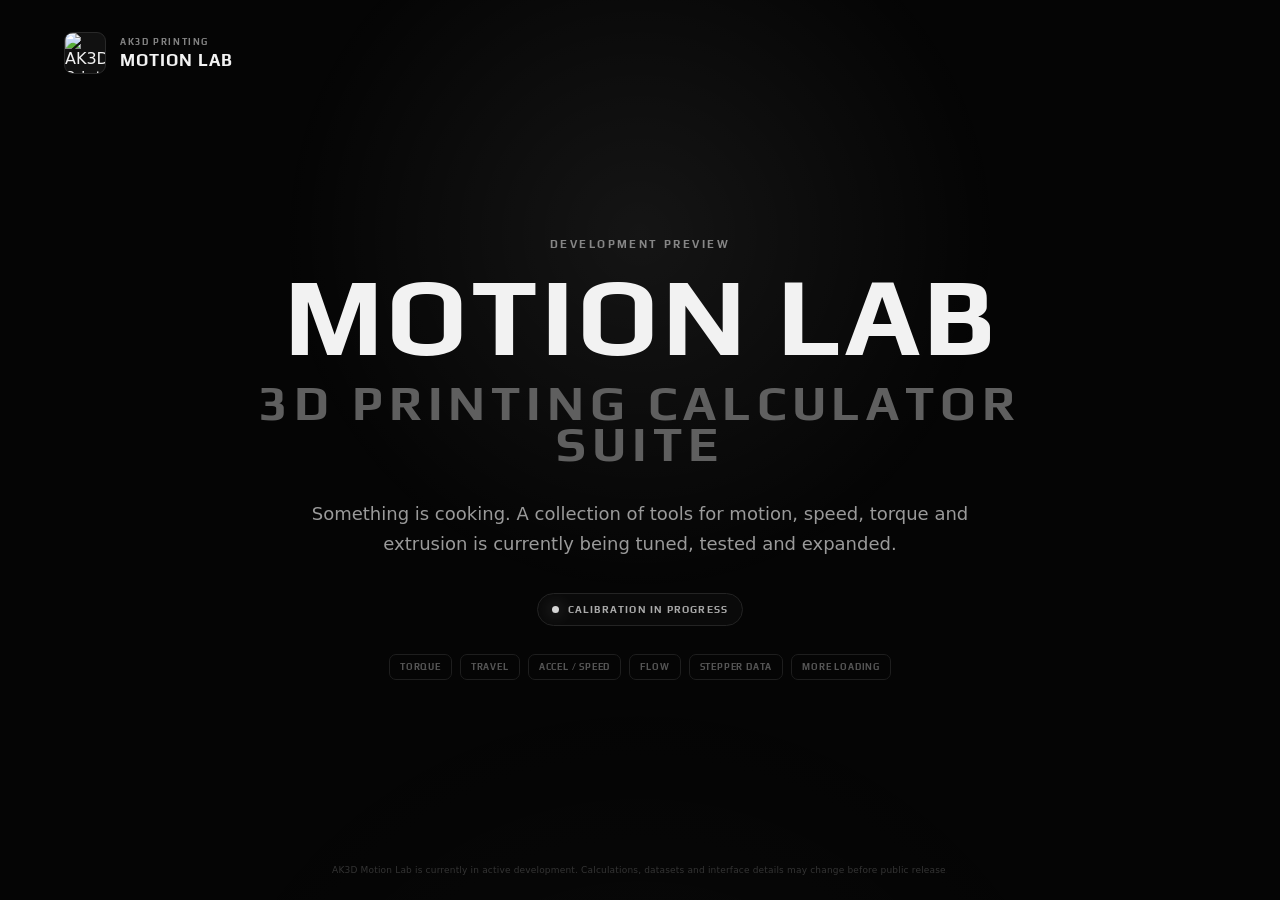
==== commit 9783edf4: "Use stepper wording on preview landing page" ====
--- a/index.html
+++ b/index.html
@@ -50,7 +50,7 @@
         <h1>MOTION LAB<span>3D PRINTING CALCULATOR SUITE</span></h1>
         <p class="copy">Something is cooking. A collection of tools for motion, speed, torque and extrusion is currently being tuned, tested and expanded.</p>
         <div class="status"><span class="dot"></span>CALIBRATION IN PROGRESS</div>
-        <div class="modules" aria-hidden="true"><span>TORQUE</span><span>TRAVEL</span><span>ACCEL / SPEED</span><span>FLOW</span><span>MOTOR DATA</span><span>MORE LOADING</span></div>
+        <div class="modules" aria-hidden="true"><span>TORQUE</span><span>TRAVEL</span><span>ACCEL / SPEED</span><span>FLOW</span><span>STEPPER DATA</span><span>MORE LOADING</span></div>
       </div>
     </main>
 
